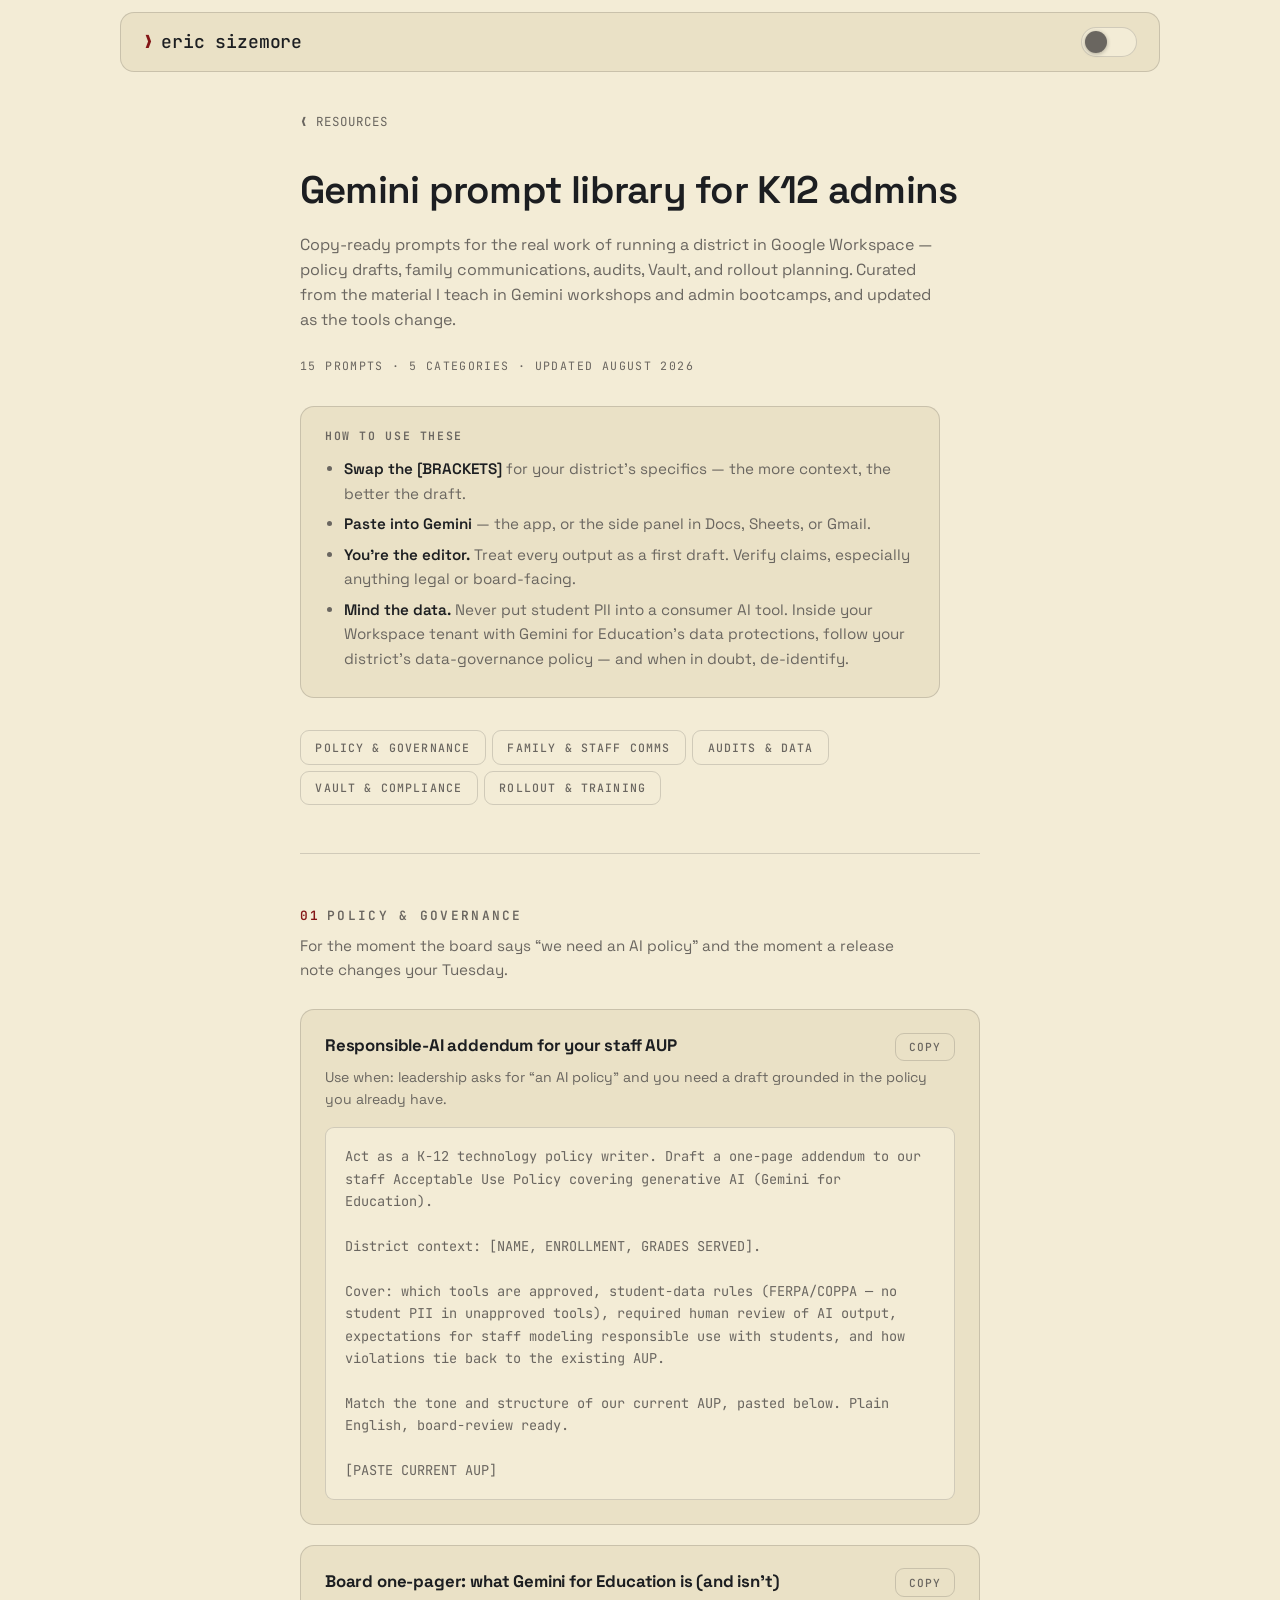
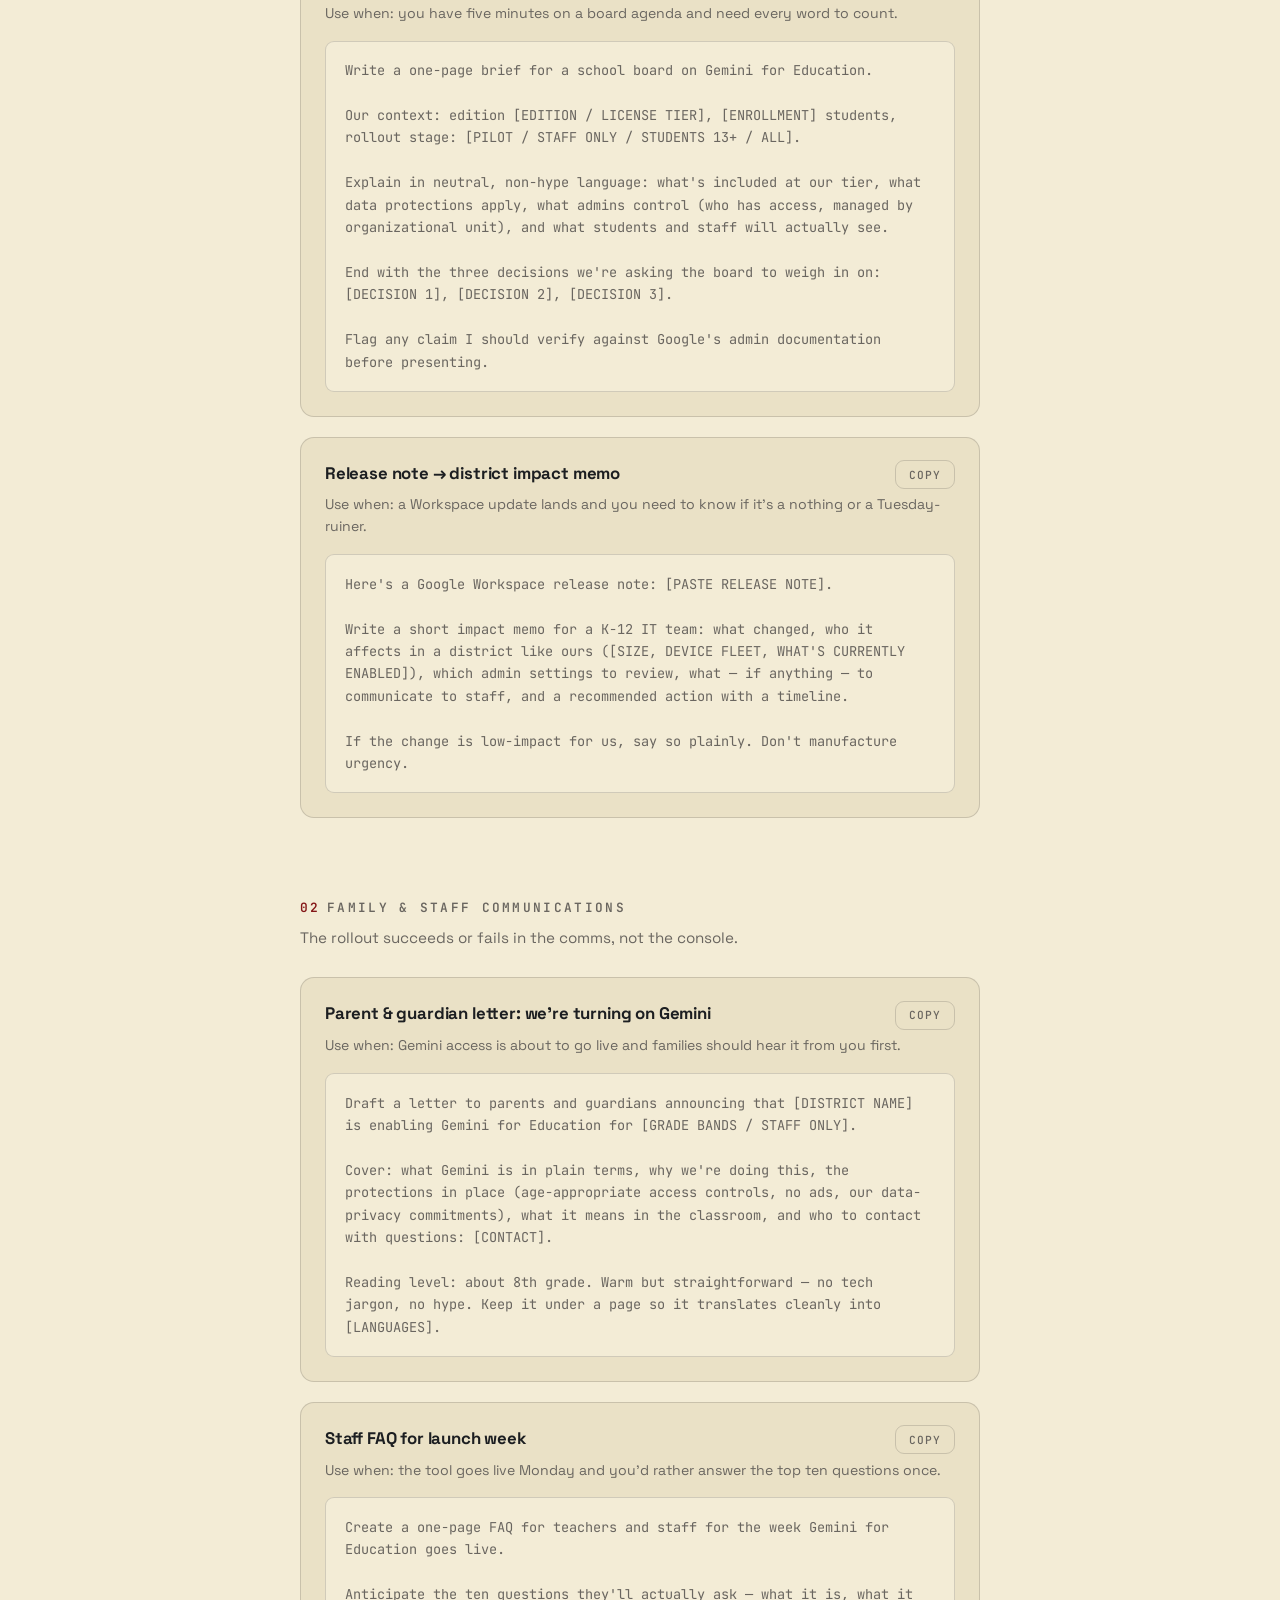
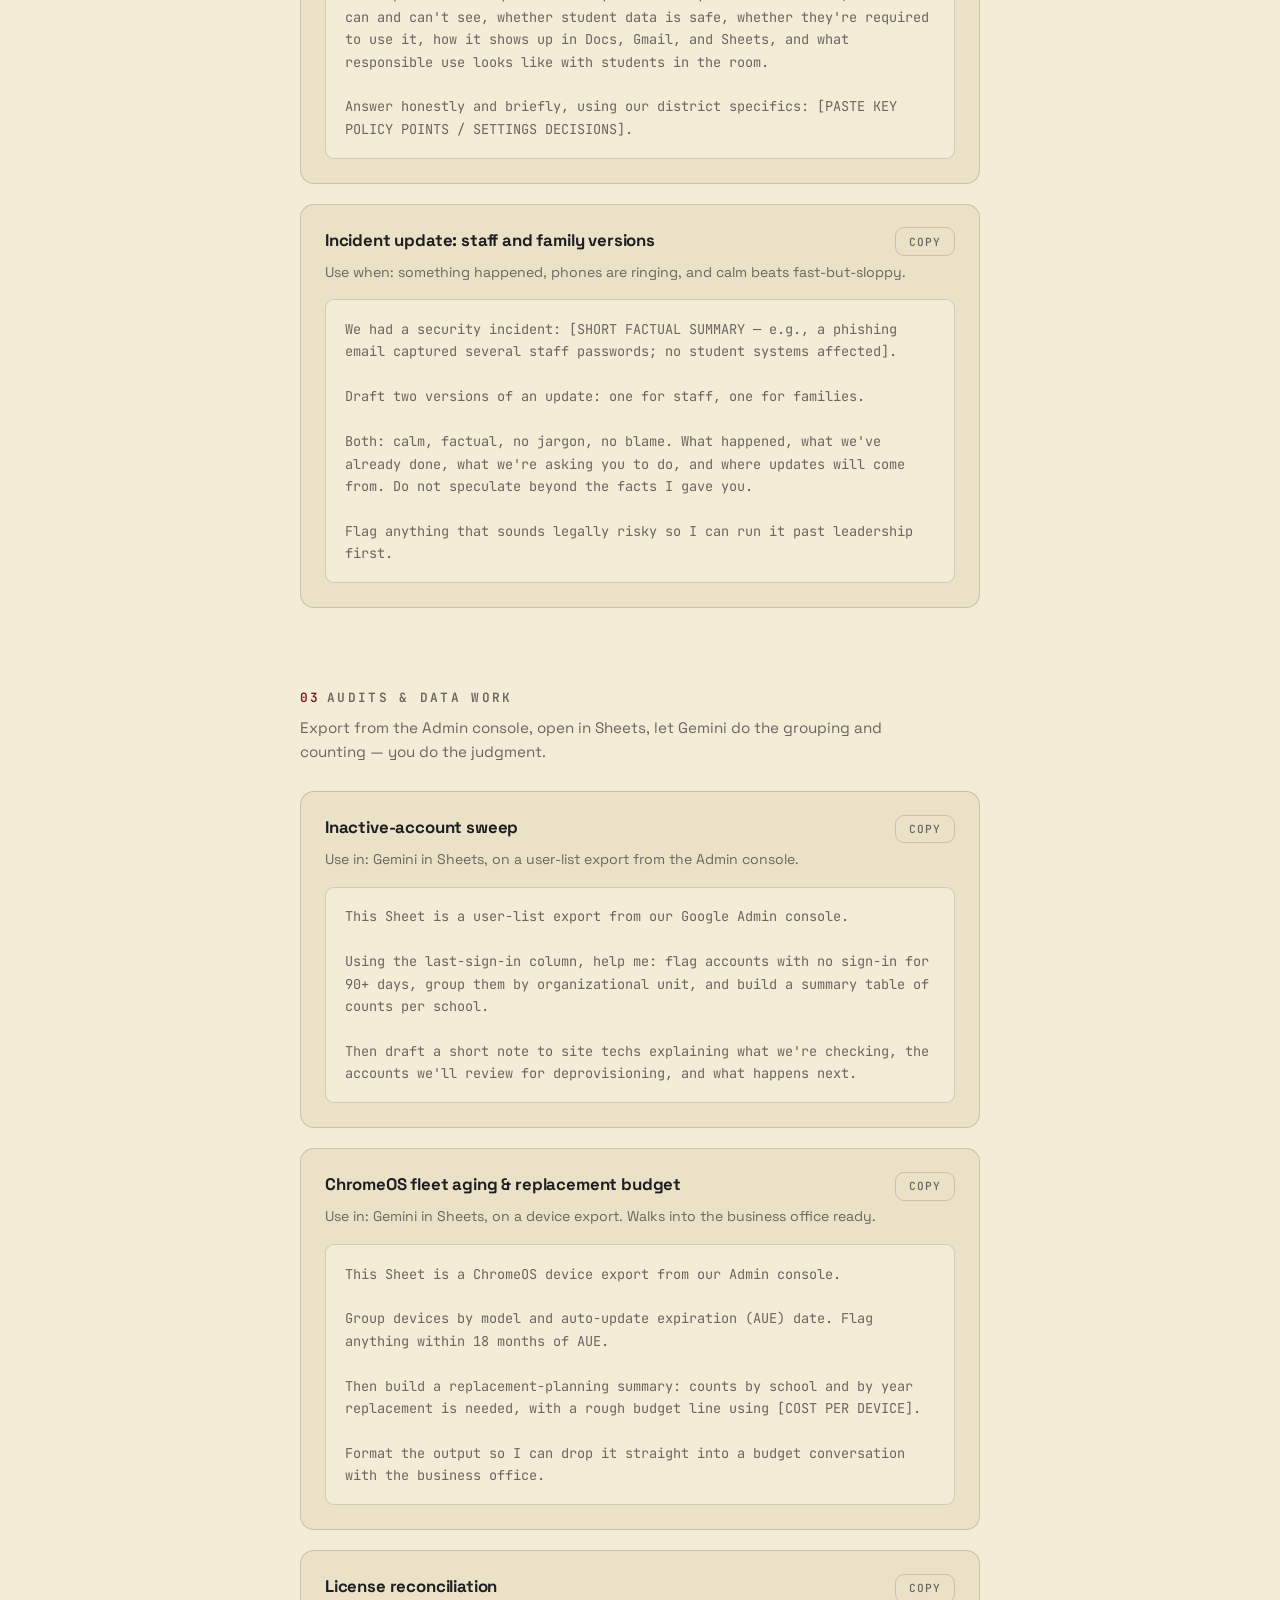
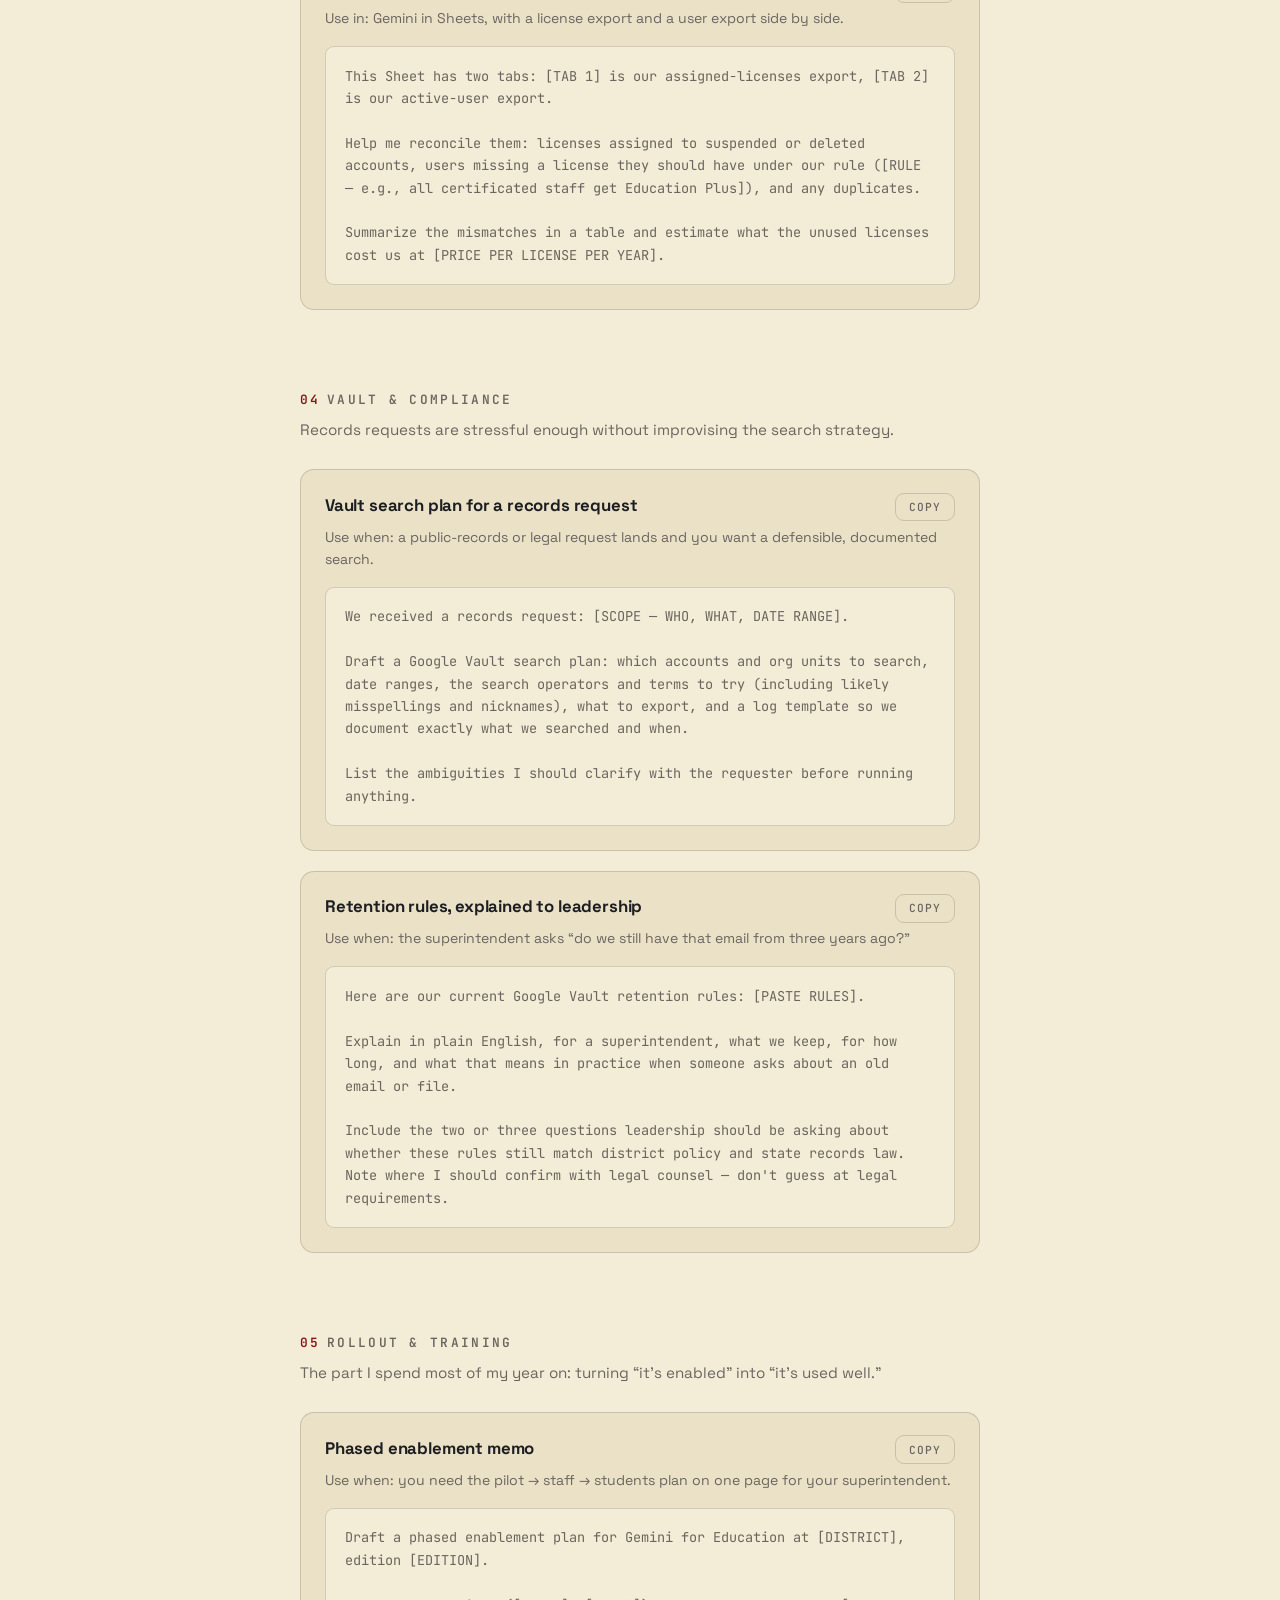
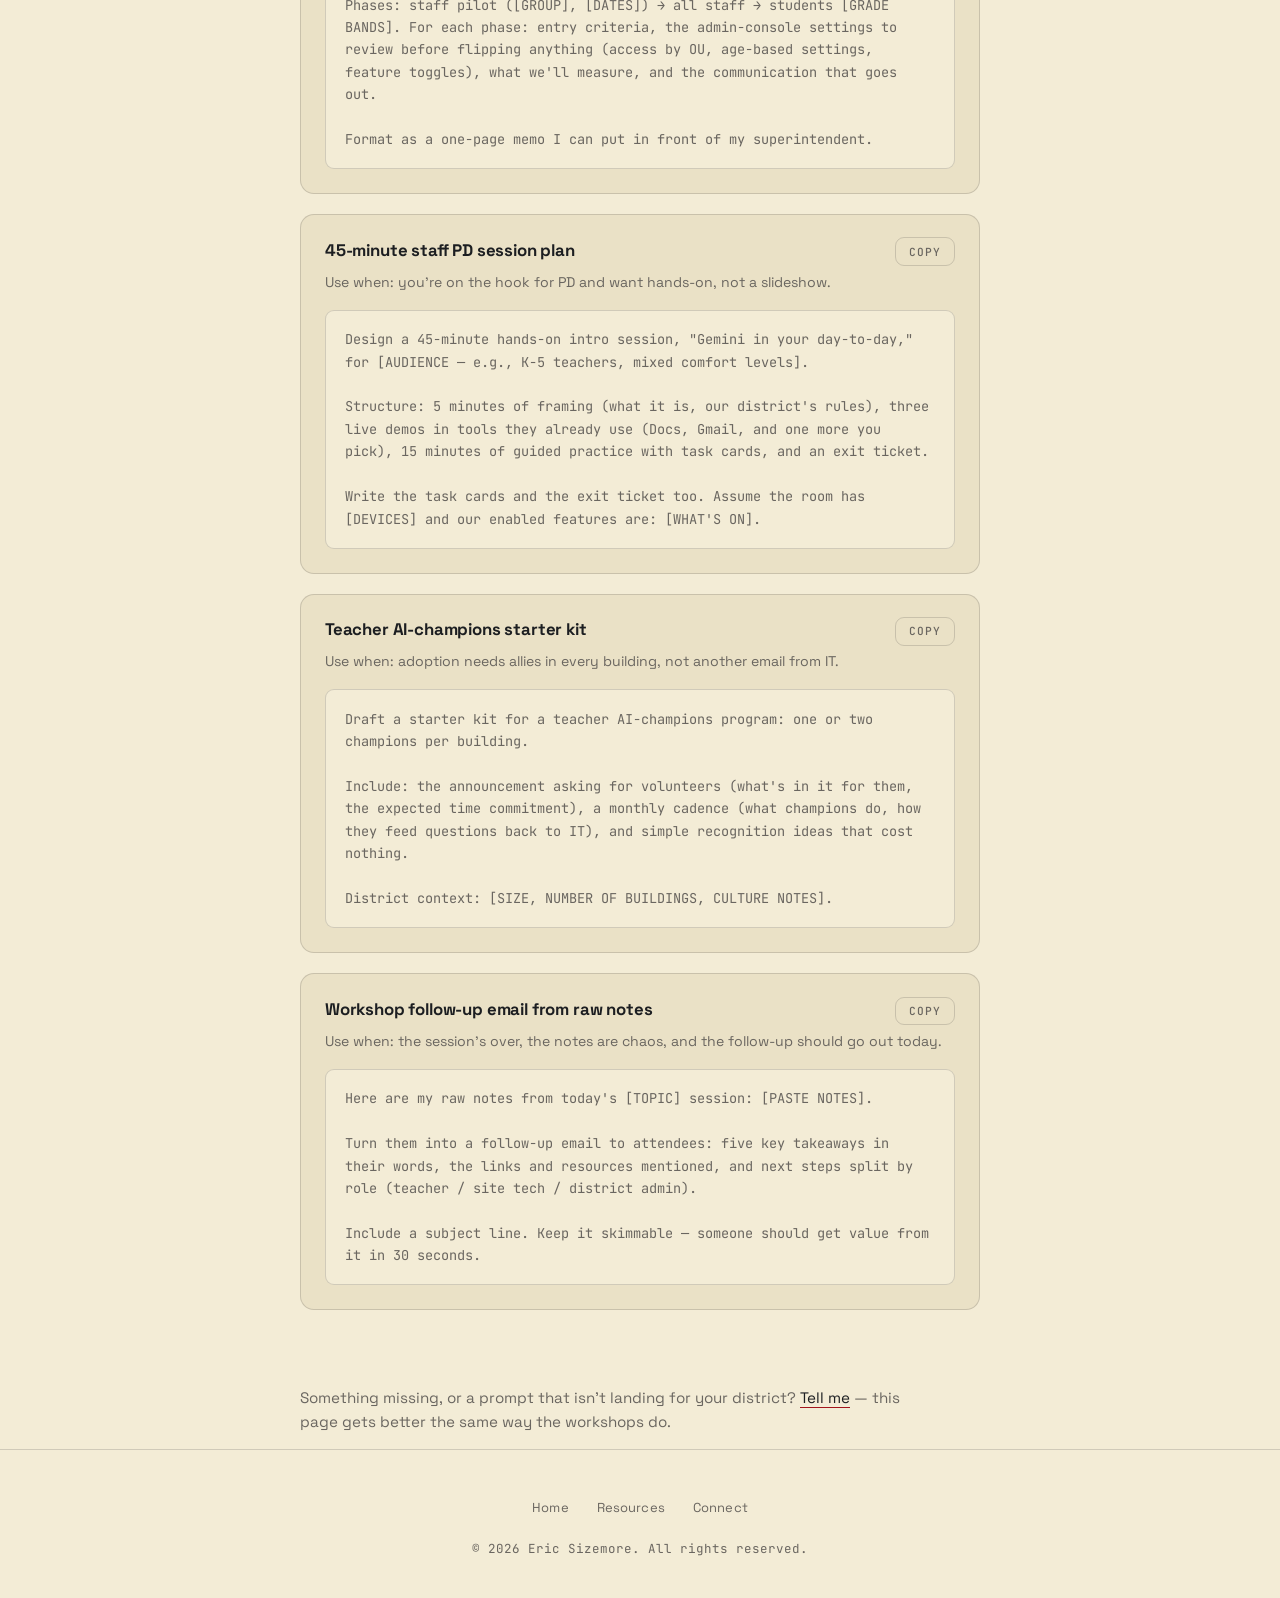
==== resources/gemini-prompt-library/index.html @ f9fb6798 "Apply the ES Design System (Sooners alt: crimson / anthracite / cream) Implements Eric's Claude Desi" ====
<!DOCTYPE html>
<html lang="en">
<head>
  <meta charset="UTF-8">
  <meta name="viewport" content="width=device-width, initial-scale=1.0">
  <title>Gemini Prompt Library for K12 Admins — Eric Sizemore</title>
  <meta name="description" content="A curated, copy-ready set of Gemini prompts for K-12 IT admins and tech directors — policy drafts, family communications, audits, Vault, and rollout planning.">
  <link rel="canonical" href="https://ericsizemore.tech/resources/gemini-prompt-library/">

  <!-- Open Graph -->
  <meta property="og:title" content="Gemini Prompt Library for K12 Admins">
  <meta property="og:description" content="Copy-ready Gemini prompts for the real work of running a district — policy drafts, family comms, audits, Vault, and rollout planning.">
  <meta property="og:type" content="article">
  <meta property="og:url" content="https://ericsizemore.tech/resources/gemini-prompt-library/">
  <meta property="og:image" content="https://ericsizemore.tech/assets/social-card.png">

  <meta name="twitter:card" content="summary_large_image">
  <meta name="twitter:title" content="Gemini Prompt Library for K12 Admins">
  <meta name="twitter:description" content="Copy-ready Gemini prompts for the real work of running a district — policy drafts, family comms, audits, Vault, and rollout planning.">
  <meta name="twitter:image" content="https://ericsizemore.tech/assets/social-card.png">

  <link rel="icon" href="/assets/favicon.svg" type="image/svg+xml">
  <meta name="theme-color" content="#1C1E21" media="(prefers-color-scheme: dark)">
  <meta name="theme-color" content="#F3ECD6" media="(prefers-color-scheme: light)">

  <link rel="preconnect" href="https://fonts.googleapis.com">
  <link rel="preconnect" href="https://fonts.gstatic.com" crossorigin>
  <link href="https://fonts.googleapis.com/css2?family=Space+Grotesk:wght@400;500;600;700&family=JetBrains+Mono:wght@400;500;700&display=swap" rel="stylesheet">

  <!-- Set theme before paint: stored override wins, else system preference -->
  <script>
    (function () {
      try {
        var saved = localStorage.getItem('es-theme');
        var theme = (saved === 'dark' || saved === 'light')
          ? saved
          : (window.matchMedia('(prefers-color-scheme: light)').matches ? 'light' : 'dark');
        document.documentElement.setAttribute('data-theme', theme);
      } catch (e) {
        document.documentElement.setAttribute('data-theme', 'dark');
      }
    })();
  </script>
  <link rel="stylesheet" href="/css/site.css">
  <style>
    /* ---- Prompt-library page styles (page-specific) ---- */
    .crumb { font-family: var(--font-mono); font-size: 0.78rem; text-transform: uppercase; letter-spacing: 0.08em; margin: 2.5rem 0 0; }
    .crumb a { color: var(--text-muted); }
    .crumb a:hover { color: var(--logo-mark); }

    .lib-head { padding: 1.5rem 0 3rem; border-bottom: 1px solid var(--border); }
    main > .container { max-width: 760px; }
    .lib-title { font-size: clamp(1.7rem, 5vw, 2.4rem); font-weight: 600; letter-spacing: var(--tracking-display); line-height: 1.2; margin: 0.75rem 0 1.25rem; }
    .lib-intro { color: var(--text-secondary); max-width: 640px; margin-bottom: 1.5rem; }
    .lib-meta { font-family: var(--font-mono); font-size: 0.72rem; text-transform: uppercase; letter-spacing: 0.12em; color: var(--text-muted); }

    .lib-rules { margin: 2rem 0 0; padding: 1.25rem 1.5rem; background: var(--bg-card); border: 1px solid var(--border); border-radius: var(--radius-md); max-width: 640px; }
    .lib-rules h2 { font-family: var(--font-mono); font-size: 0.72rem; font-weight: 600; text-transform: uppercase; letter-spacing: 0.14em; color: var(--text-muted); margin-bottom: 0.75rem; }
    .lib-rules li { color: var(--text-secondary); font-size: 0.95rem; line-height: 1.6; margin: 0.4rem 0 0.4rem 1.2rem; }
    .lib-rules b { color: var(--text-primary); font-weight: 600; }

    .toc { display: flex; flex-wrap: wrap; gap: 0.4rem; padding: 2rem 0 0; }
    .toc a { font-family: var(--font-mono); font-size: 0.72rem; font-weight: 500; letter-spacing: 0.1em; text-transform: uppercase; color: var(--text-muted); border: 1px solid var(--border); border-radius: var(--radius); padding: 0.45rem 0.9rem; }
    .toc a:hover { color: var(--text-primary); border-color: var(--text-primary); }

    .cat { padding: 3.25rem 0 0.5rem; }
    .cat-title { font-family: var(--font-mono); font-size: 0.8rem; font-weight: 600; letter-spacing: 0.18em; text-transform: uppercase; color: var(--text-muted); margin-bottom: 0.5rem; }
    .cat-title .n { color: var(--logo-mark); margin-right: 0.5em; }
    .cat-sub { color: var(--text-secondary); font-size: 0.95rem; margin-bottom: 1.75rem; max-width: 620px; }

    .prompt { background: var(--bg-card); border: 1px solid var(--border); border-radius: var(--radius-md); padding: 1.4rem 1.5rem 1.5rem; margin-bottom: 1.25rem; }
    .prompt-head { display: flex; align-items: baseline; justify-content: space-between; gap: 1rem; margin-bottom: 0.35rem; }
    .prompt-name { font-size: 1.05rem; font-weight: 700; letter-spacing: -0.01em; line-height: 1.4; }
    .copy-btn { flex: 0 0 auto; font-family: var(--font-mono); font-size: 0.7rem; font-weight: 500; letter-spacing: 0.1em; text-transform: uppercase; color: var(--text-muted); background: none; border: 1px solid var(--border); border-radius: var(--radius); padding: 0.4rem 0.8rem; cursor: pointer; transition: all var(--transition); }
    .copy-btn:hover { color: var(--text-primary); border-color: var(--text-primary); }
    .copy-btn.done { color: var(--accent-ink); background: var(--accent); border-color: var(--accent); }
    .prompt-when { font-size: 0.88rem; color: var(--text-muted); margin-bottom: 1rem; }
    .prompt-text { font-family: var(--font-mono); font-size: 0.85rem; line-height: 1.65; color: var(--text-secondary); white-space: pre-wrap; overflow-wrap: break-word; background: var(--bg-primary); border: 1px solid var(--border); border-radius: var(--radius); padding: 1.1rem 1.2rem; margin: 0; }
    .prompt-text b { color: var(--text-primary); font-weight: 500; }

    .lib-foot { padding: 3rem 0 1rem; color: var(--text-secondary); font-size: 0.95rem; max-width: 640px; }
    .lib-foot a { border-bottom: 1.5px solid var(--accent); }
    .lib-foot a:hover { color: var(--logo-mark); }

    @media (max-width: 480px) {
      .prompt-head { flex-direction: column; gap: 0.5rem; }
    }
  </style>
</head>
<body>
  <!-- Header (compact: logo home + theme toggle) -->
  <header class="header">
    <nav class="nav container">
      <a href="/" class="logo" aria-label="Eric Sizemore — home">
        <span class="chev" aria-hidden="true">&#10095;</span><span class="word">eric sizemore</span>
      </a>
      <div class="nav-right">
        <button class="theme-tog" id="themeTog" type="button" role="switch" aria-checked="false" aria-label="Toggle dark and light mode">
          <span class="knob"></span>
        </button>
      </div>
    </nav>
  </header>

  <main>
    <div class="container">

      <p class="crumb"><a href="/#resources">&#10094; resources</a></p>

      <header class="lib-head">
        <h1 class="lib-title">Gemini prompt library for K12 admins</h1>
        <p class="lib-intro">
          Copy-ready prompts for the real work of running a district in Google Workspace &mdash;
          policy drafts, family communications, audits, Vault, and rollout planning. Curated from
          the material I teach in Gemini workshops and admin bootcamps, and updated as the tools change.
        </p>
        <p class="lib-meta">15 prompts &middot; 5 categories &middot; Updated August 2026</p>

        <div class="lib-rules">
          <h2>How to use these</h2>
          <ul>
            <li><b>Swap the [BRACKETS]</b> for your district's specifics &mdash; the more context, the better the draft.</li>
            <li><b>Paste into Gemini</b> &mdash; the app, or the side panel in Docs, Sheets, or Gmail.</li>
            <li><b>You're the editor.</b> Treat every output as a first draft. Verify claims, especially anything legal or board-facing.</li>
            <li><b>Mind the data.</b> Never put student PII into a consumer AI tool. Inside your Workspace tenant with Gemini for Education's data protections, follow your district's data-governance policy &mdash; and when in doubt, de-identify.</li>
          </ul>
        </div>

        <nav class="toc" aria-label="Categories">
          <a href="#policy">Policy &amp; Governance</a>
          <a href="#comms">Family &amp; Staff Comms</a>
          <a href="#data">Audits &amp; Data</a>
          <a href="#vault">Vault &amp; Compliance</a>
          <a href="#rollout">Rollout &amp; Training</a>
        </nav>
      </header>

      <!-- ==================== 1. POLICY & GOVERNANCE ==================== -->
      <section class="cat" id="policy">
        <h2 class="cat-title"><span class="n">01</span>Policy &amp; Governance</h2>
        <p class="cat-sub">For the moment the board says &ldquo;we need an AI policy&rdquo; and the moment a release note changes your Tuesday.</p>

        <article class="prompt">
          <div class="prompt-head">
            <h3 class="prompt-name">Responsible-AI addendum for your staff AUP</h3>
            <button class="copy-btn" type="button">Copy</button>
          </div>
          <p class="prompt-when">Use when: leadership asks for &ldquo;an AI policy&rdquo; and you need a draft grounded in the policy you already have.</p>
          <pre class="prompt-text">Act as a K-12 technology policy writer. Draft a one-page addendum to our staff Acceptable Use Policy covering generative AI (Gemini for Education).

District context: [NAME, ENROLLMENT, GRADES SERVED].

Cover: which tools are approved, student-data rules (FERPA/COPPA — no student PII in unapproved tools), required human review of AI output, expectations for staff modeling responsible use with students, and how violations tie back to the existing AUP.

Match the tone and structure of our current AUP, pasted below. Plain English, board-review ready.

[PASTE CURRENT AUP]</pre>
        </article>

        <article class="prompt">
          <div class="prompt-head">
            <h3 class="prompt-name">Board one-pager: what Gemini for Education is (and isn't)</h3>
            <button class="copy-btn" type="button">Copy</button>
          </div>
          <p class="prompt-when">Use when: you have five minutes on a board agenda and need every word to count.</p>
          <pre class="prompt-text">Write a one-page brief for a school board on Gemini for Education.

Our context: edition [EDITION / LICENSE TIER], [ENROLLMENT] students, rollout stage: [PILOT / STAFF ONLY / STUDENTS 13+ / ALL].

Explain in neutral, non-hype language: what's included at our tier, what data protections apply, what admins control (who has access, managed by organizational unit), and what students and staff will actually see.

End with the three decisions we're asking the board to weigh in on: [DECISION 1], [DECISION 2], [DECISION 3].

Flag any claim I should verify against Google's admin documentation before presenting.</pre>
        </article>

        <article class="prompt">
          <div class="prompt-head">
            <h3 class="prompt-name">Release note &rarr; district impact memo</h3>
            <button class="copy-btn" type="button">Copy</button>
          </div>
          <p class="prompt-when">Use when: a Workspace update lands and you need to know if it's a nothing or a Tuesday-ruiner.</p>
          <pre class="prompt-text">Here's a Google Workspace release note: [PASTE RELEASE NOTE].

Write a short impact memo for a K-12 IT team: what changed, who it affects in a district like ours ([SIZE, DEVICE FLEET, WHAT'S CURRENTLY ENABLED]), which admin settings to review, what — if anything — to communicate to staff, and a recommended action with a timeline.

If the change is low-impact for us, say so plainly. Don't manufacture urgency.</pre>
        </article>
      </section>

      <!-- ==================== 2. FAMILY & STAFF COMMS ==================== -->
      <section class="cat" id="comms">
        <h2 class="cat-title"><span class="n">02</span>Family &amp; Staff Communications</h2>
        <p class="cat-sub">The rollout succeeds or fails in the comms, not the console.</p>

        <article class="prompt">
          <div class="prompt-head">
            <h3 class="prompt-name">Parent &amp; guardian letter: we're turning on Gemini</h3>
            <button class="copy-btn" type="button">Copy</button>
          </div>
          <p class="prompt-when">Use when: Gemini access is about to go live and families should hear it from you first.</p>
          <pre class="prompt-text">Draft a letter to parents and guardians announcing that [DISTRICT NAME] is enabling Gemini for Education for [GRADE BANDS / STAFF ONLY].

Cover: what Gemini is in plain terms, why we're doing this, the protections in place (age-appropriate access controls, no ads, our data-privacy commitments), what it means in the classroom, and who to contact with questions: [CONTACT].

Reading level: about 8th grade. Warm but straightforward — no tech jargon, no hype. Keep it under a page so it translates cleanly into [LANGUAGES].</pre>
        </article>

        <article class="prompt">
          <div class="prompt-head">
            <h3 class="prompt-name">Staff FAQ for launch week</h3>
            <button class="copy-btn" type="button">Copy</button>
          </div>
          <p class="prompt-when">Use when: the tool goes live Monday and you'd rather answer the top ten questions once.</p>
          <pre class="prompt-text">Create a one-page FAQ for teachers and staff for the week Gemini for Education goes live.

Anticipate the ten questions they'll actually ask — what it is, what it can and can't see, whether student data is safe, whether they're required to use it, how it shows up in Docs, Gmail, and Sheets, and what responsible use looks like with students in the room.

Answer honestly and briefly, using our district specifics: [PASTE KEY POLICY POINTS / SETTINGS DECISIONS].</pre>
        </article>

        <article class="prompt">
          <div class="prompt-head">
            <h3 class="prompt-name">Incident update: staff and family versions</h3>
            <button class="copy-btn" type="button">Copy</button>
          </div>
          <p class="prompt-when">Use when: something happened, phones are ringing, and calm beats fast-but-sloppy.</p>
          <pre class="prompt-text">We had a security incident: [SHORT FACTUAL SUMMARY — e.g., a phishing email captured several staff passwords; no student systems affected].

Draft two versions of an update: one for staff, one for families.

Both: calm, factual, no jargon, no blame. What happened, what we've already done, what we're asking you to do, and where updates will come from. Do not speculate beyond the facts I gave you.

Flag anything that sounds legally risky so I can run it past leadership first.</pre>
        </article>
      </section>

      <!-- ==================== 3. AUDITS & DATA ==================== -->
      <section class="cat" id="data">
        <h2 class="cat-title"><span class="n">03</span>Audits &amp; Data Work</h2>
        <p class="cat-sub">Export from the Admin console, open in Sheets, let Gemini do the grouping and counting &mdash; you do the judgment.</p>

        <article class="prompt">
          <div class="prompt-head">
            <h3 class="prompt-name">Inactive-account sweep</h3>
            <button class="copy-btn" type="button">Copy</button>
          </div>
          <p class="prompt-when">Use in: Gemini in Sheets, on a user-list export from the Admin console.</p>
          <pre class="prompt-text">This Sheet is a user-list export from our Google Admin console.

Using the last-sign-in column, help me: flag accounts with no sign-in for 90+ days, group them by organizational unit, and build a summary table of counts per school.

Then draft a short note to site techs explaining what we're checking, the accounts we'll review for deprovisioning, and what happens next.</pre>
        </article>

        <article class="prompt">
          <div class="prompt-head">
            <h3 class="prompt-name">ChromeOS fleet aging &amp; replacement budget</h3>
            <button class="copy-btn" type="button">Copy</button>
          </div>
          <p class="prompt-when">Use in: Gemini in Sheets, on a device export. Walks into the business office ready.</p>
          <pre class="prompt-text">This Sheet is a ChromeOS device export from our Admin console.

Group devices by model and auto-update expiration (AUE) date. Flag anything within 18 months of AUE.

Then build a replacement-planning summary: counts by school and by year replacement is needed, with a rough budget line using [COST PER DEVICE].

Format the output so I can drop it straight into a budget conversation with the business office.</pre>
        </article>

        <article class="prompt">
          <div class="prompt-head">
            <h3 class="prompt-name">License reconciliation</h3>
            <button class="copy-btn" type="button">Copy</button>
          </div>
          <p class="prompt-when">Use in: Gemini in Sheets, with a license export and a user export side by side.</p>
          <pre class="prompt-text">This Sheet has two tabs: [TAB 1] is our assigned-licenses export, [TAB 2] is our active-user export.

Help me reconcile them: licenses assigned to suspended or deleted accounts, users missing a license they should have under our rule ([RULE — e.g., all certificated staff get Education Plus]), and any duplicates.

Summarize the mismatches in a table and estimate what the unused licenses cost us at [PRICE PER LICENSE PER YEAR].</pre>
        </article>
      </section>

      <!-- ==================== 4. VAULT & COMPLIANCE ==================== -->
      <section class="cat" id="vault">
        <h2 class="cat-title"><span class="n">04</span>Vault &amp; Compliance</h2>
        <p class="cat-sub">Records requests are stressful enough without improvising the search strategy.</p>

        <article class="prompt">
          <div class="prompt-head">
            <h3 class="prompt-name">Vault search plan for a records request</h3>
            <button class="copy-btn" type="button">Copy</button>
          </div>
          <p class="prompt-when">Use when: a public-records or legal request lands and you want a defensible, documented search.</p>
          <pre class="prompt-text">We received a records request: [SCOPE — WHO, WHAT, DATE RANGE].

Draft a Google Vault search plan: which accounts and org units to search, date ranges, the search operators and terms to try (including likely misspellings and nicknames), what to export, and a log template so we document exactly what we searched and when.

List the ambiguities I should clarify with the requester before running anything.</pre>
        </article>

        <article class="prompt">
          <div class="prompt-head">
            <h3 class="prompt-name">Retention rules, explained to leadership</h3>
            <button class="copy-btn" type="button">Copy</button>
          </div>
          <p class="prompt-when">Use when: the superintendent asks &ldquo;do we still have that email from three years ago?&rdquo;</p>
          <pre class="prompt-text">Here are our current Google Vault retention rules: [PASTE RULES].

Explain in plain English, for a superintendent, what we keep, for how long, and what that means in practice when someone asks about an old email or file.

Include the two or three questions leadership should be asking about whether these rules still match district policy and state records law. Note where I should confirm with legal counsel — don't guess at legal requirements.</pre>
        </article>
      </section>

      <!-- ==================== 5. ROLLOUT & TRAINING ==================== -->
      <section class="cat" id="rollout">
        <h2 class="cat-title"><span class="n">05</span>Rollout &amp; Training</h2>
        <p class="cat-sub">The part I spend most of my year on: turning &ldquo;it's enabled&rdquo; into &ldquo;it's used well.&rdquo;</p>

        <article class="prompt">
          <div class="prompt-head">
            <h3 class="prompt-name">Phased enablement memo</h3>
            <button class="copy-btn" type="button">Copy</button>
          </div>
          <p class="prompt-when">Use when: you need the pilot &rarr; staff &rarr; students plan on one page for your superintendent.</p>
          <pre class="prompt-text">Draft a phased enablement plan for Gemini for Education at [DISTRICT], edition [EDITION].

Phases: staff pilot ([GROUP], [DATES]) → all staff → students [GRADE BANDS]. For each phase: entry criteria, the admin-console settings to review before flipping anything (access by OU, age-based settings, feature toggles), what we'll measure, and the communication that goes out.

Format as a one-page memo I can put in front of my superintendent.</pre>
        </article>

        <article class="prompt">
          <div class="prompt-head">
            <h3 class="prompt-name">45-minute staff PD session plan</h3>
            <button class="copy-btn" type="button">Copy</button>
          </div>
          <p class="prompt-when">Use when: you're on the hook for PD and want hands-on, not a slideshow.</p>
          <pre class="prompt-text">Design a 45-minute hands-on intro session, "Gemini in your day-to-day," for [AUDIENCE — e.g., K-5 teachers, mixed comfort levels].

Structure: 5 minutes of framing (what it is, our district's rules), three live demos in tools they already use (Docs, Gmail, and one more you pick), 15 minutes of guided practice with task cards, and an exit ticket.

Write the task cards and the exit ticket too. Assume the room has [DEVICES] and our enabled features are: [WHAT'S ON].</pre>
        </article>

        <article class="prompt">
          <div class="prompt-head">
            <h3 class="prompt-name">Teacher AI-champions starter kit</h3>
            <button class="copy-btn" type="button">Copy</button>
          </div>
          <p class="prompt-when">Use when: adoption needs allies in every building, not another email from IT.</p>
          <pre class="prompt-text">Draft a starter kit for a teacher AI-champions program: one or two champions per building.

Include: the announcement asking for volunteers (what's in it for them, the expected time commitment), a monthly cadence (what champions do, how they feed questions back to IT), and simple recognition ideas that cost nothing.

District context: [SIZE, NUMBER OF BUILDINGS, CULTURE NOTES].</pre>
        </article>

        <article class="prompt">
          <div class="prompt-head">
            <h3 class="prompt-name">Workshop follow-up email from raw notes</h3>
            <button class="copy-btn" type="button">Copy</button>
          </div>
          <p class="prompt-when">Use when: the session's over, the notes are chaos, and the follow-up should go out today.</p>
          <pre class="prompt-text">Here are my raw notes from today's [TOPIC] session: [PASTE NOTES].

Turn them into a follow-up email to attendees: five key takeaways in their words, the links and resources mentioned, and next steps split by role (teacher / site tech / district admin).

Include a subject line. Keep it skimmable — someone should get value from it in 30 seconds.</pre>
        </article>
      </section>

      <p class="lib-foot">
        Something missing, or a prompt that isn't landing for your district?
        <a href="mailto:hello@ericsizemore.social">Tell me</a> &mdash; this page gets better the same way the workshops do.
      </p>

    </div>
  </main>

  <!-- Footer -->
  <footer class="footer">
    <div class="container">
      <nav class="footer-nav">
        <a href="/">Home</a>
        <a href="/#resources">Resources</a>
        <a href="/#connect">Connect</a>
      </nav>
      <p class="footer-copy">&copy; 2026 Eric Sizemore. All rights reserved.</p>
    </div>
  </footer>

  <script src="/js/main.js"></script>
  <script>
    // Copy buttons — clipboard API with a textarea fallback
    (function () {
      'use strict';
      document.querySelectorAll('.copy-btn').forEach(function (btn) {
        btn.addEventListener('click', function () {
          var pre = btn.closest('.prompt').querySelector('.prompt-text');
          if (!pre) return;
          var text = pre.textContent;
          var done = function () {
            btn.textContent = 'Copied ✓';
            btn.classList.add('done');
            setTimeout(function () {
              btn.textContent = 'Copy';
              btn.classList.remove('done');
            }, 1600);
          };
          if (navigator.clipboard && navigator.clipboard.writeText) {
            navigator.clipboard.writeText(text).then(done, function () { fallback(text, done); });
          } else {
            fallback(text, done);
          }
        });
      });
      function fallback(text, done) {
        var ta = document.createElement('textarea');
        ta.value = text;
        ta.setAttribute('readonly', '');
        ta.style.position = 'fixed';
        ta.style.opacity = '0';
        document.body.appendChild(ta);
        ta.select();
        try { document.execCommand('copy'); done(); } catch (e) { /* no-op */ }
        document.body.removeChild(ta);
      }
    })();
  </script>
</body>
</html>
---- css/site.css ----
/* ============================================
   ericsizemore.tech — ES Design System
   Palette "Sooners alt": crimson / anthracite / cream.
   Console wordmark in JetBrains Mono; Space Grotesk UI.
   Dark (anthracite) is default; light (cream) flips.
   Source of truth: the ES Design System handoff
   (tokens/, components/core/, ui_kits/site/).
   ============================================ */

:root {
  /* base palette — constants, never theme-swap */
  --crimson: #A3151C;
  --crimson-deep: #841617;
  --anthracite: #1C1E21;
  --anthracite-2: #25282C;
  --anthracite-3: #31353A;
  --cream: #F3ECD6;
  --cream-2: #EAE1C6;
  --cream-3: #DED3B2;
  --gray-mid: #8B8F96;
  --gray-warm: #6A6660;
  --accent: var(--crimson);
  --accent-badge: var(--anthracite);   /* fixed badge ground (favicon/avatar/toast) */
  --on-accent: var(--cream);           /* text/icon sitting ON the accent */
  --danger: #D8483A;
  --success: #7FA36B;

  /* type */
  --font-mono: 'JetBrains Mono', ui-monospace, SFMono-Regular, Menlo, monospace;
  --font-sans: 'Space Grotesk', system-ui, -apple-system, sans-serif;
  --text-eyebrow: 10.5px;
  --text-caption: 12.5px;
  --text-small: 13.5px;
  --text-body: 16px;
  --text-lead: 19px;
  --text-h3: 24px;
  --text-h2: 32px;
  --text-h1: 46px;
  --leading-tight: 1.1;
  --leading-snug: 1.3;
  --leading-body: 1.55;
  --tracking-eyebrow: .22em;
  --tracking-label: .12em;
  --tracking-wordmark: -.01em;
  --tracking-display: -.02em;

  /* spacing · radii · motion */
  --radius-xs: 5px;
  --radius-sm: 9px;
  --radius-md: 14px;
  --radius-lg: 18px;
  --radius-pill: 999px;
  --shadow-knob: 0 1px 4px rgba(0, 0, 0, .3);
  --shadow-pop: 0 12px 32px rgba(0, 0, 0, .35);
  --ease: cubic-bezier(.4, 0, .2, 1);
  --dur-fast: .2s;
  --dur-base: .3s;
  --dur-theme: .45s;
  --measure: 680px;
  --page-max: 1120px;
  --page-pad: 40px;

  /* legacy aliases (pre-ES class vocabulary maps here) */
  --max-width: var(--page-max);
  --radius: var(--radius-sm);
  --transition: var(--dur-fast) var(--ease);
  --accent-ink: var(--on-accent);
}

/* DARK (anthracite) — default */
[data-theme="dark"] {
  --surface: var(--anthracite);
  --surface-2: var(--anthracite-2);
  --surface-3: var(--anthracite-3);
  --ink: var(--cream);
  --muted: var(--gray-mid);
  --hair: rgba(243, 236, 214, .12);
  --hair-strong: rgba(243, 236, 214, .24);
  --logo-mark: var(--accent);
  --link-hover: var(--accent);
  --focus: var(--accent);
  --overlay: rgba(28, 30, 33, .72);

  --bg-primary: var(--surface);
  --bg-card: var(--surface-2);
  --border: var(--hair);
  --text-primary: var(--ink);
  --text-secondary: var(--muted);
  --text-muted: var(--muted);
}

/* LIGHT (cream) */
[data-theme="light"] {
  --surface: var(--cream);
  --surface-2: var(--cream-2);
  --surface-3: var(--cream-3);
  --ink: var(--anthracite);
  --muted: var(--gray-warm);
  --hair: rgba(28, 30, 33, .16);
  --hair-strong: rgba(28, 30, 33, .32);
  --logo-mark: var(--crimson-deep);   /* crimson drops deeper on cream for contrast */
  --link-hover: var(--crimson-deep);
  --focus: var(--crimson-deep);
  --overlay: rgba(28, 30, 33, .55);

  --bg-primary: var(--surface);
  --bg-card: var(--surface-2);
  --border: var(--hair);
  --text-primary: var(--ink);
  --text-secondary: var(--muted);
  --text-muted: var(--muted);
}

/* ============ base ============ */
*, *::before, *::after { margin: 0; padding: 0; box-sizing: border-box; }
html { scroll-behavior: smooth; scroll-padding-top: 96px; }
body { font-family: var(--font-sans); background: var(--surface); color: var(--ink); font-size: var(--text-body); line-height: var(--leading-body); -webkit-font-smoothing: antialiased; -moz-osx-font-smoothing: grayscale; transition: background var(--dur-theme) var(--ease), color var(--dur-theme) var(--ease); }
a { color: var(--ink); text-decoration: none; text-underline-offset: 3px; transition: color var(--dur-fast); }
a:hover { color: var(--link-hover); text-decoration: underline; }
img { max-width: 100%; display: block; }
:focus-visible { outline: 2px solid var(--focus); outline-offset: 2px; }

.container { max-width: var(--page-max); margin: 0 auto; padding: 0 var(--page-pad); }
.section { padding: 56px 0; }
.section + .section { border-top: 1px solid var(--hair); }
.section-title { font-family: var(--font-mono); font-size: var(--text-eyebrow); font-weight: 600; letter-spacing: var(--tracking-eyebrow); text-transform: uppercase; color: var(--muted); margin-bottom: 22px; }
.section-subtitle { color: var(--muted); margin-bottom: 32px; font-size: 15px; max-width: var(--measure); }

/* ============ header — contained card, flat, no blur ============ */
.header { position: sticky; top: 12px; z-index: 100; max-width: var(--page-max); margin: 12px auto 0; padding: 0 var(--page-pad); }
.nav { display: flex; align-items: center; justify-content: space-between; gap: 24px; padding: 14px 22px; background: var(--surface-2); border: 1px solid var(--hair); border-radius: var(--radius-md); transition: background var(--dur-theme) var(--ease), border-color var(--dur-theme) var(--ease); }
.nav-right { display: flex; align-items: center; gap: 22px; }

/* console wordmark — compact lockup */
.logo { font-family: var(--font-mono); display: inline-flex; align-items: center; white-space: nowrap; font-weight: 500; font-size: 18px; letter-spacing: var(--tracking-wordmark); }
.logo:hover { text-decoration: none; }
.logo .chev { color: var(--logo-mark); font-weight: 700; margin-right: .42em; transition: color var(--dur-fast); }
.logo .word { color: var(--ink); transition: color var(--dur-fast); }
.logo:hover .word { color: var(--link-hover); }
@keyframes blink { 0%, 49% { opacity: 1; } 50%, 100% { opacity: 0; } }

.nav-links { display: flex; list-style: none; gap: 26px; }
.nav-links a { color: var(--muted); font-size: 14px; letter-spacing: .01em; }
.nav-links a:hover, .nav-links a.active { color: var(--ink); text-decoration: none; }

/* theme switch — muted knob in light, accent knob in dark */
.theme-tog { width: 56px; height: 30px; border-radius: var(--radius-pill); background: var(--surface); border: 1px solid var(--hair); position: relative; cursor: pointer; flex: 0 0 auto; padding: 0; transition: background var(--dur-base); }
.theme-tog .knob { position: absolute; top: 3px; left: 3px; width: 22px; height: 22px; border-radius: 50%; background: var(--muted); box-shadow: var(--shadow-knob); transition: left var(--dur-base) var(--ease), background var(--dur-base); }
.theme-tog[aria-checked="true"] .knob { left: 31px; background: var(--accent); }

.nav-toggle { display: none; background: none; border: none; cursor: pointer; padding: 8px; }
.hamburger, .hamburger::before, .hamburger::after { display: block; width: 20px; height: 2px; background: var(--ink); border-radius: 2px; transition: all var(--dur-base) var(--ease); }
.hamburger { position: relative; }
.hamburger::before, .hamburger::after { content: ''; position: absolute; left: 0; }
.hamburger::before { top: -6px; }
.hamburger::after { top: 6px; }
.nav-toggle[aria-expanded="true"] .hamburger { background: transparent; }
.nav-toggle[aria-expanded="true"] .hamburger::before { top: 0; transform: rotate(45deg); }
.nav-toggle[aria-expanded="true"] .hamburger::after { top: 0; transform: rotate(-45deg); }

/* ============ hero — dashed stage with portrait ============ */
.hero { padding: 60px 0 0; }
.hero-stage { display: grid; grid-template-columns: 1fr auto; gap: 48px; align-items: center; padding: 64px 56px; border: 1px dashed var(--hair); border-radius: var(--radius-lg); }
.hero-lockup { font-family: var(--font-mono); }
.hero-l1 { margin: 0; display: flex; align-items: center; font-size: clamp(32px, 5vw, var(--text-h1)); font-weight: 500; letter-spacing: var(--tracking-wordmark); line-height: var(--leading-tight); white-space: nowrap; }
.hero-l1 .chev { color: var(--logo-mark); font-weight: 700; margin-right: .4em; transition: color var(--dur-fast); }
.hero-l1 .word { color: var(--ink); transition: color var(--dur-fast); }
.hero-l1 .caret { display: inline-block; width: .56em; height: .95em; background: var(--accent); margin-left: .16em; align-self: center; animation: blink 1.1s steps(1) infinite; }
.hero-tag { margin-top: 16px; padding-left: 1.55em; font-family: var(--font-mono); font-size: 17px; font-weight: 400; color: var(--muted); }
.hero-tag .k { color: var(--logo-mark); transition: color var(--dur-fast); }
.hero-cta { display: flex; gap: 10px; flex-wrap: wrap; margin-top: 34px; }
.portrait { width: 240px; height: 240px; border-radius: var(--radius-md); border: 1px solid var(--hair); object-fit: cover; }
[data-theme="dark"] .portrait-light { display: none; }
[data-theme="light"] .portrait-dark { display: none; }

/* ============ buttons (es-btn) ============ */
.btn { display: inline-flex; align-items: center; justify-content: center; gap: 8px; height: 40px; padding: 0 18px; font-family: var(--font-sans); font-weight: 500; font-size: 14px; line-height: 1; letter-spacing: .01em; border-radius: var(--radius-sm); border: 1px solid transparent; cursor: pointer; white-space: nowrap; transition: background var(--dur-fast), color var(--dur-fast), border-color var(--dur-fast), transform var(--dur-fast); }
.btn:active { transform: scale(.98); }
.btn:hover { text-decoration: none; }
.btn-primary { background: var(--accent); color: var(--on-accent); }
.btn-primary:hover { background: var(--crimson-deep); color: var(--on-accent); }
.btn-outline { background: transparent; color: var(--ink); border-color: var(--hair-strong); }
.btn-outline:hover { background: var(--surface-2); border-color: var(--ink); color: var(--ink); }
.btn-console { font-family: var(--font-mono); font-weight: 500; background: var(--surface-2); color: var(--ink); border-color: var(--hair); }
.btn-console::before { content: "\276F"; color: var(--logo-mark); font-weight: 700; }
.btn-console:hover { border-color: var(--hair-strong); color: var(--ink); }

/* ============ about ============ */
.about-content { max-width: var(--measure); }
.about-content p { color: var(--ink); margin-bottom: 18px; font-size: 17px; line-height: 1.6; }
.about-content a { color: var(--ink); }
.about-content a:hover { color: var(--link-hover); }

/* ============ work — console tabs + session rows ============ */
.year-filter { display: flex; flex-wrap: wrap; gap: 28px; border-bottom: 1px solid var(--hair); margin-bottom: 26px; }
.year-pill { background: none; border: 0; border-bottom: 2px solid transparent; margin-bottom: -1px; padding: 0 0 12px; color: var(--muted); font-family: var(--font-mono); font-size: 13px; font-weight: 500; cursor: pointer; transition: color var(--dur-fast); }
.year-pill:hover { color: var(--ink); }
.year-pill[aria-pressed="true"] { color: var(--ink); border-bottom-color: var(--accent); }
.year-pill[aria-pressed="true"]::before { content: "\276F "; color: var(--logo-mark); font-weight: 700; }

.session-list, .interest-list { list-style: none; }
.session-list, .interest-list { display: grid; grid-template-columns: repeat(2, 1fr); column-gap: 48px; border-top: 1px solid var(--hair); }
.interest { padding: 20px 0; border-bottom: 1px solid var(--hair); }
.session { padding: 14px 0; border-bottom: 1px solid var(--hair); }
.session-meta { font-family: var(--font-mono); font-size: 11px; text-transform: uppercase; letter-spacing: var(--tracking-label); color: var(--muted); margin-bottom: 4px; display: flex; flex-wrap: wrap; gap: 8px 20px; }
.session-title { font-size: 15.5px; font-weight: 500; margin-bottom: 0; color: var(--ink); line-height: var(--leading-snug); }
.interest-name { font-size: var(--text-lead); font-weight: 500; margin-bottom: 6px; color: var(--ink); line-height: 1.25; }
.session-title a { color: var(--ink); }
.session-title a:hover { color: var(--link-hover); text-decoration: none; }
.interest-by { font-weight: 400; color: var(--muted); font-size: 14px; }
.session-desc, .interest-desc { color: var(--muted); font-size: var(--text-small); line-height: 1.55; margin-bottom: 10px; }
.interest-link { font-family: var(--font-mono); font-size: 11.5px; text-transform: uppercase; letter-spacing: .08em; color: var(--muted); }
.interest-link:hover { color: var(--link-hover); text-decoration: none; }

/* ============ writing — post rows ============ */
.post-list { list-style: none; border-top: 1px solid var(--hair); }
.post { padding: 20px 0; border-bottom: 1px solid var(--hair); }
.post .session-meta { margin-bottom: 6px; }
.post-title { font-size: var(--text-lead); font-weight: 500; line-height: var(--leading-snug); margin-bottom: 6px; }
.post-title a { color: var(--ink); }
.post-title a:hover { color: var(--link-hover); text-decoration: none; }
.post .session-desc { margin-bottom: 0; }
.writing-cta { display: flex; gap: 10px; flex-wrap: wrap; margin-top: 32px; }

/* ============ resources — card grid (es-card) ============ */
.lab-list { list-style: none; display: grid; grid-template-columns: repeat(3, minmax(0, 1fr)); gap: 16px; }
.lab-item { background: var(--surface-2); border: 1px solid var(--hair); border-radius: var(--radius-md); padding: 20px 24px; transition: border-color var(--dur-fast), background var(--dur-theme) var(--ease); }
.lab-item:hover { border-color: var(--hair-strong); }
.lab-status { display: inline-flex; align-items: center; height: 24px; padding: 0 9px; border-radius: var(--radius-xs); border: 1px solid var(--hair-strong); font-family: var(--font-mono); font-size: var(--text-eyebrow); font-weight: 500; letter-spacing: .08em; text-transform: uppercase; color: var(--muted); margin-bottom: 14px; white-space: nowrap; }
.lab-status-shipped { background: var(--accent); border-color: var(--accent); color: var(--on-accent); }

.stack-tools { font-size: 17px; color: var(--ink); line-height: 1.7; max-width: var(--measure); }

/* ============ connect — social cards ============ */
.social-grid { display: grid; grid-template-columns: repeat(auto-fit, minmax(165px, 1fr)); gap: 16px; }
.social-card { display: flex; flex-direction: column; align-items: center; gap: 10px; padding: 28px 16px; background: var(--surface-2); border: 1px solid var(--hair); border-radius: var(--radius-md); text-align: center; transition: border-color var(--dur-fast), background var(--dur-theme) var(--ease); }
.social-card:hover { border-color: var(--hair-strong); text-decoration: none; }
.social-icon { width: 26px; height: 26px; color: var(--muted); transition: color var(--dur-fast); }
.social-card:hover .social-icon { color: var(--ink); }
.social-name { font-weight: 500; font-size: 14.5px; color: var(--ink); }
.social-handle { font-size: var(--text-caption); color: var(--muted); font-family: var(--font-mono); }

/* ============ footer ============ */
.footer { border-top: 1px solid var(--hair); padding: 48px 0 40px; text-align: center; }
.footer-nav { display: flex; flex-wrap: wrap; justify-content: center; gap: 14px 28px; margin-bottom: 20px; }
.footer-nav a { color: var(--muted); font-size: 13px; letter-spacing: .01em; }
.footer-nav a:hover { color: var(--ink); text-decoration: none; }
.footer-copy { color: var(--muted); font-size: var(--text-caption); font-family: var(--font-mono); }
.footer-sig { margin-top: 22px; padding-top: 20px; border-top: 1px solid var(--hair); font-family: var(--font-mono); font-size: 11px; letter-spacing: .04em; color: var(--muted); display: flex; justify-content: space-between; flex-wrap: wrap; gap: 10px; text-transform: uppercase; }
.footer-sig .accent { color: var(--logo-mark); }

/* ============ motion ============ */
@media (prefers-reduced-motion: reduce) {
  .hero-l1 .caret, .logo .caret { animation: none; }
}

/* ============ responsive ============ */
@media (max-width: 820px) {
  .container, .header { padding-left: 20px; padding-right: 20px; }
  .nav-right { gap: 14px; }
  .nav-toggle { display: block; }
  .nav-links { position: fixed; top: 84px; left: 16px; right: 16px; background: var(--surface-2); border: 1px solid var(--hair); border-radius: var(--radius-md); box-shadow: var(--shadow-pop); flex-direction: column; padding: 20px; gap: 14px; transform: translateY(-12px); opacity: 0; pointer-events: none; transition: transform var(--dur-base) var(--ease), opacity var(--dur-base) var(--ease); z-index: 99; }
  .nav-links.open { transform: translateY(0); opacity: 1; pointer-events: auto; }
  .hero-stage { grid-template-columns: 1fr; padding: 36px 20px; }
  .hero-stage > div { min-width: 0; }
  .portrait { display: none; }
  .section { padding: 40px 0; }
  .session-list, .interest-list { grid-template-columns: 1fr; column-gap: 0; }
  .lab-list { grid-template-columns: 1fr; }
}

@media (max-width: 480px) {
  .hero-cta, .writing-cta { flex-direction: column; align-items: stretch; }
  .hero-l1 { font-size: clamp(22px, 7.4vw, 30px); }
  .hero-tag { font-size: 14px; }
}
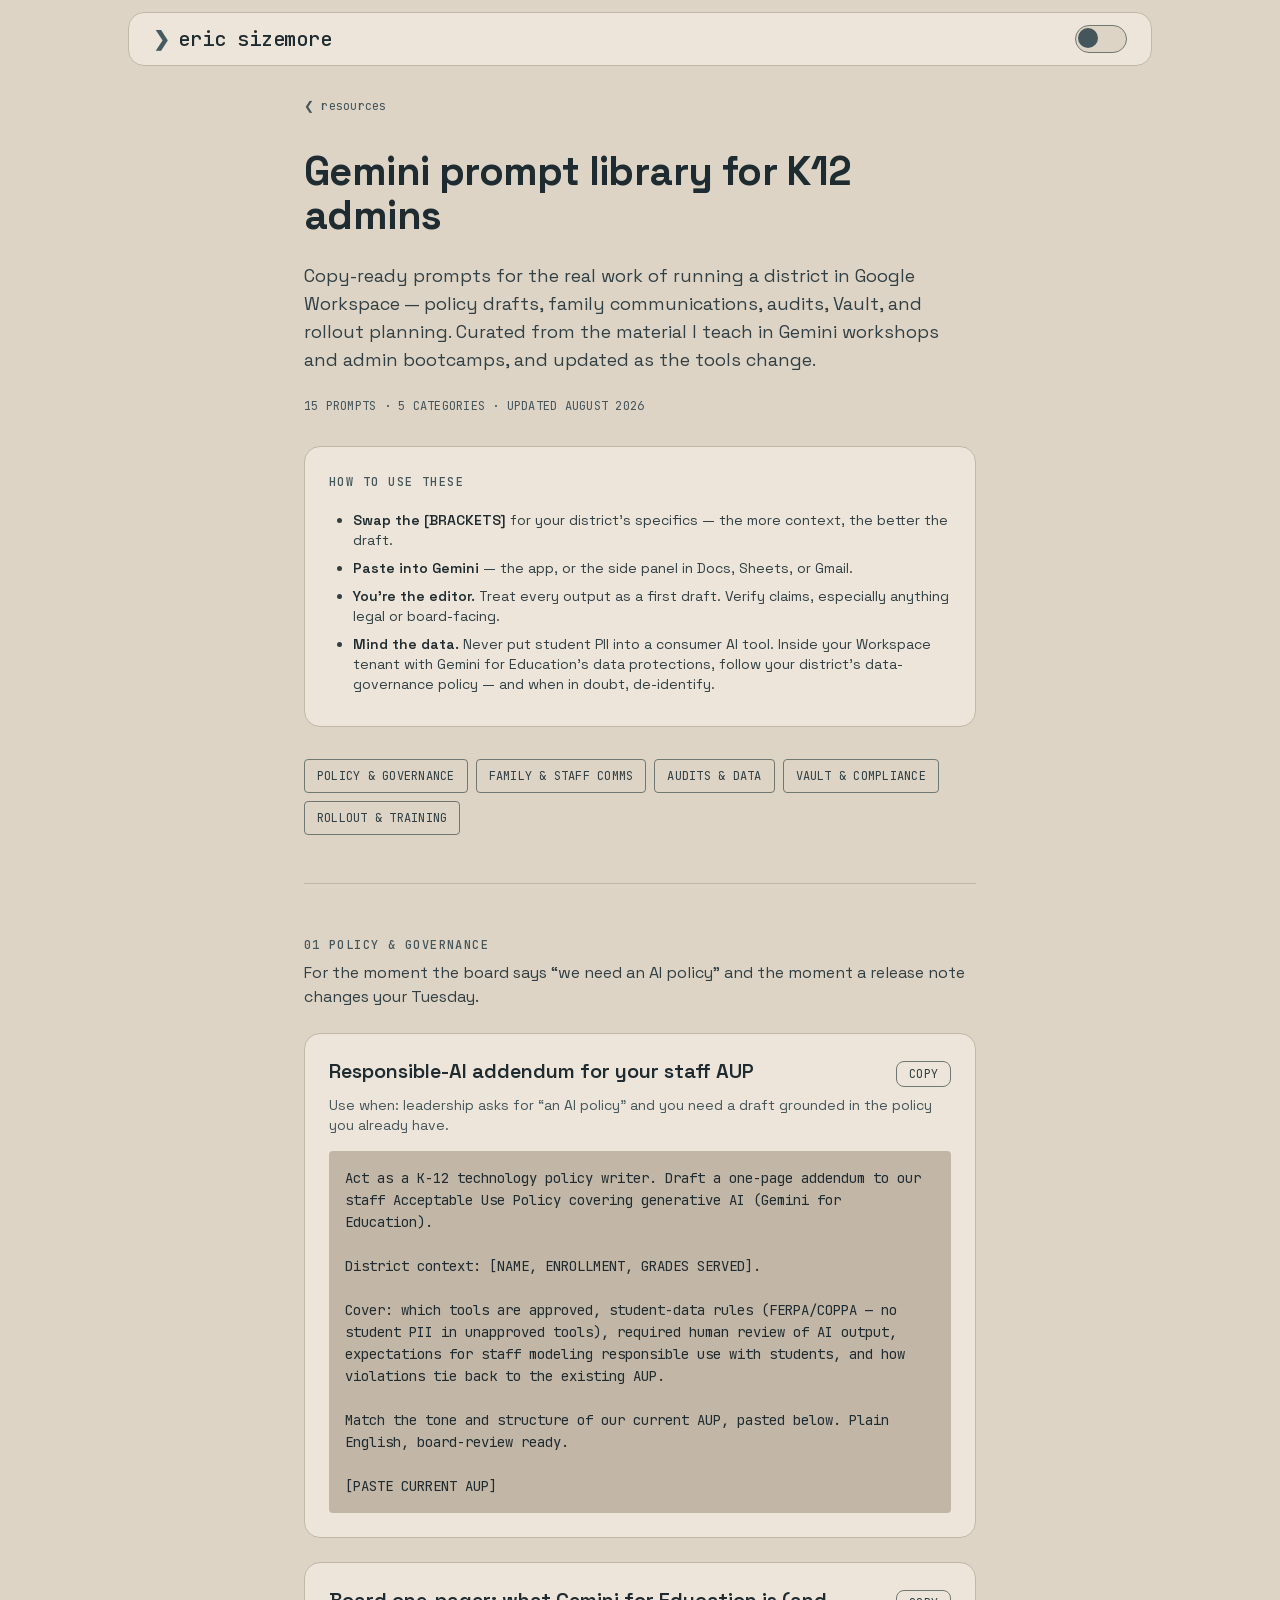
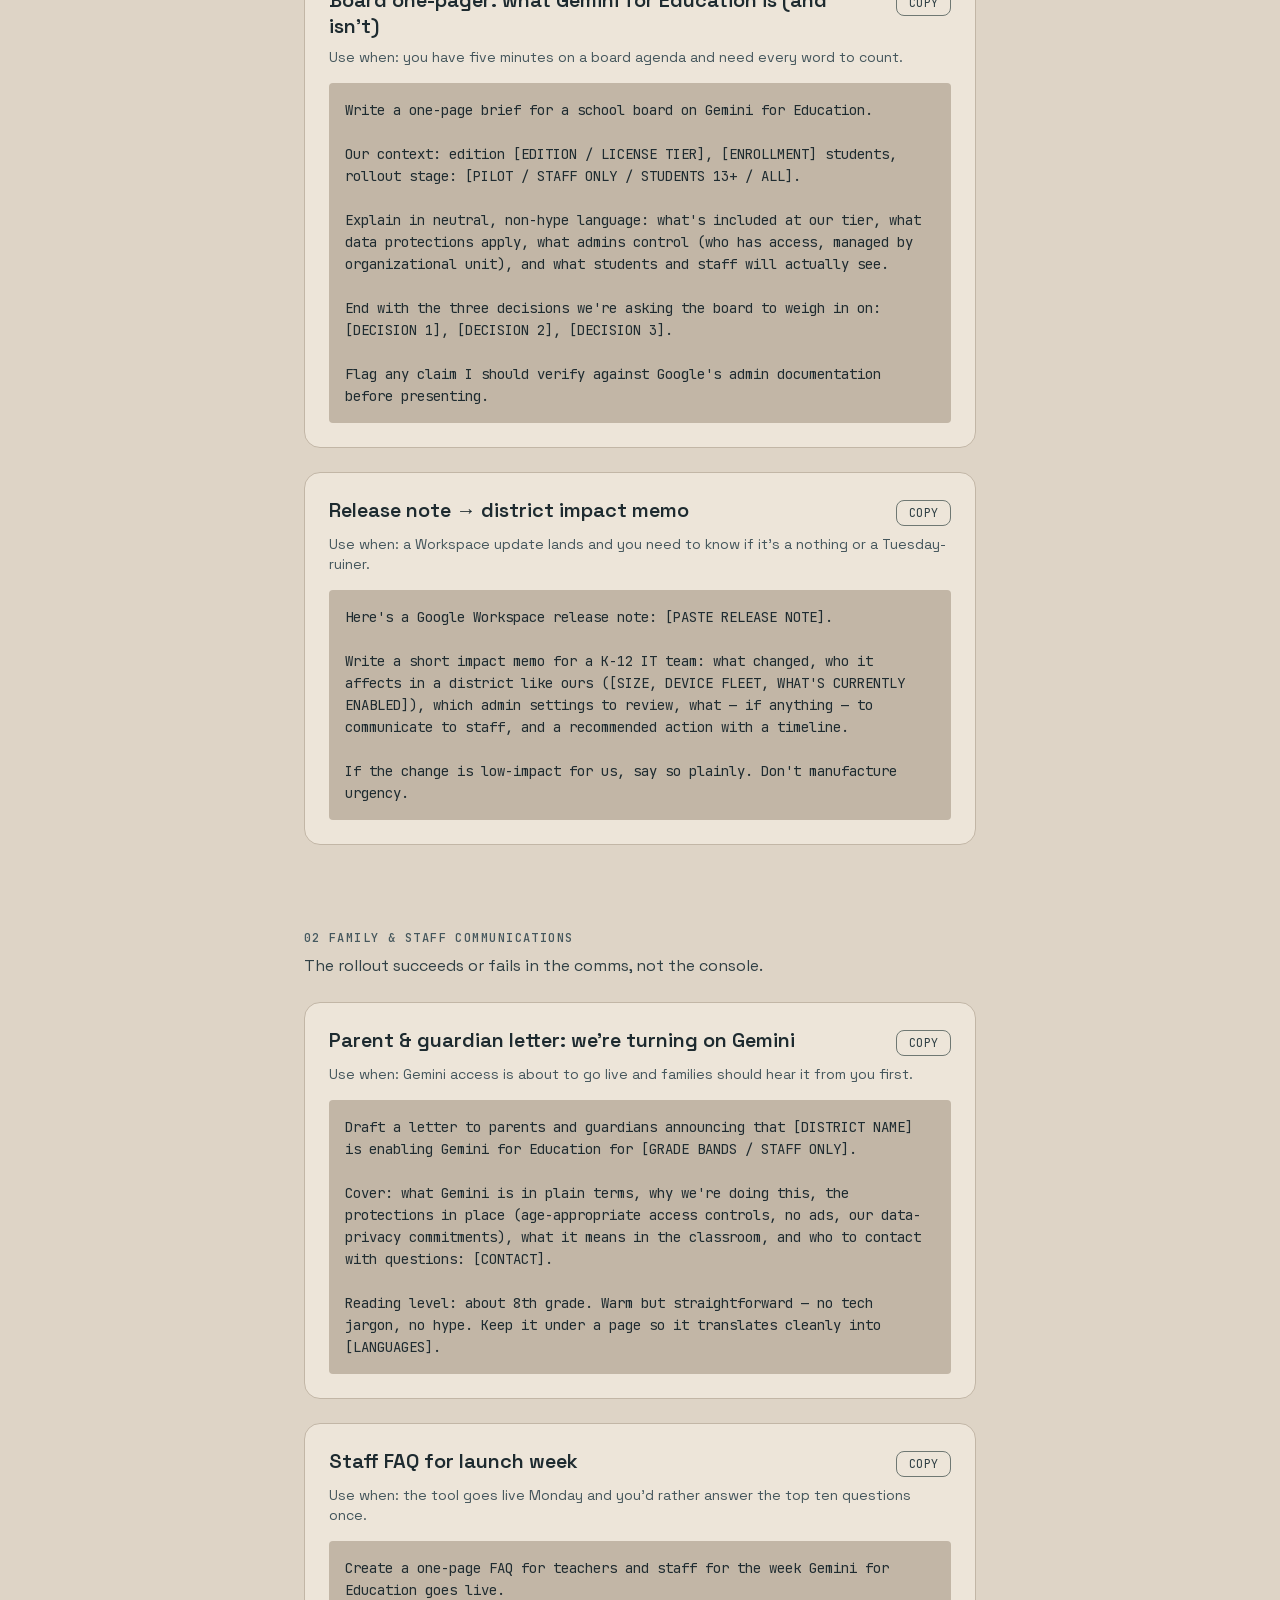
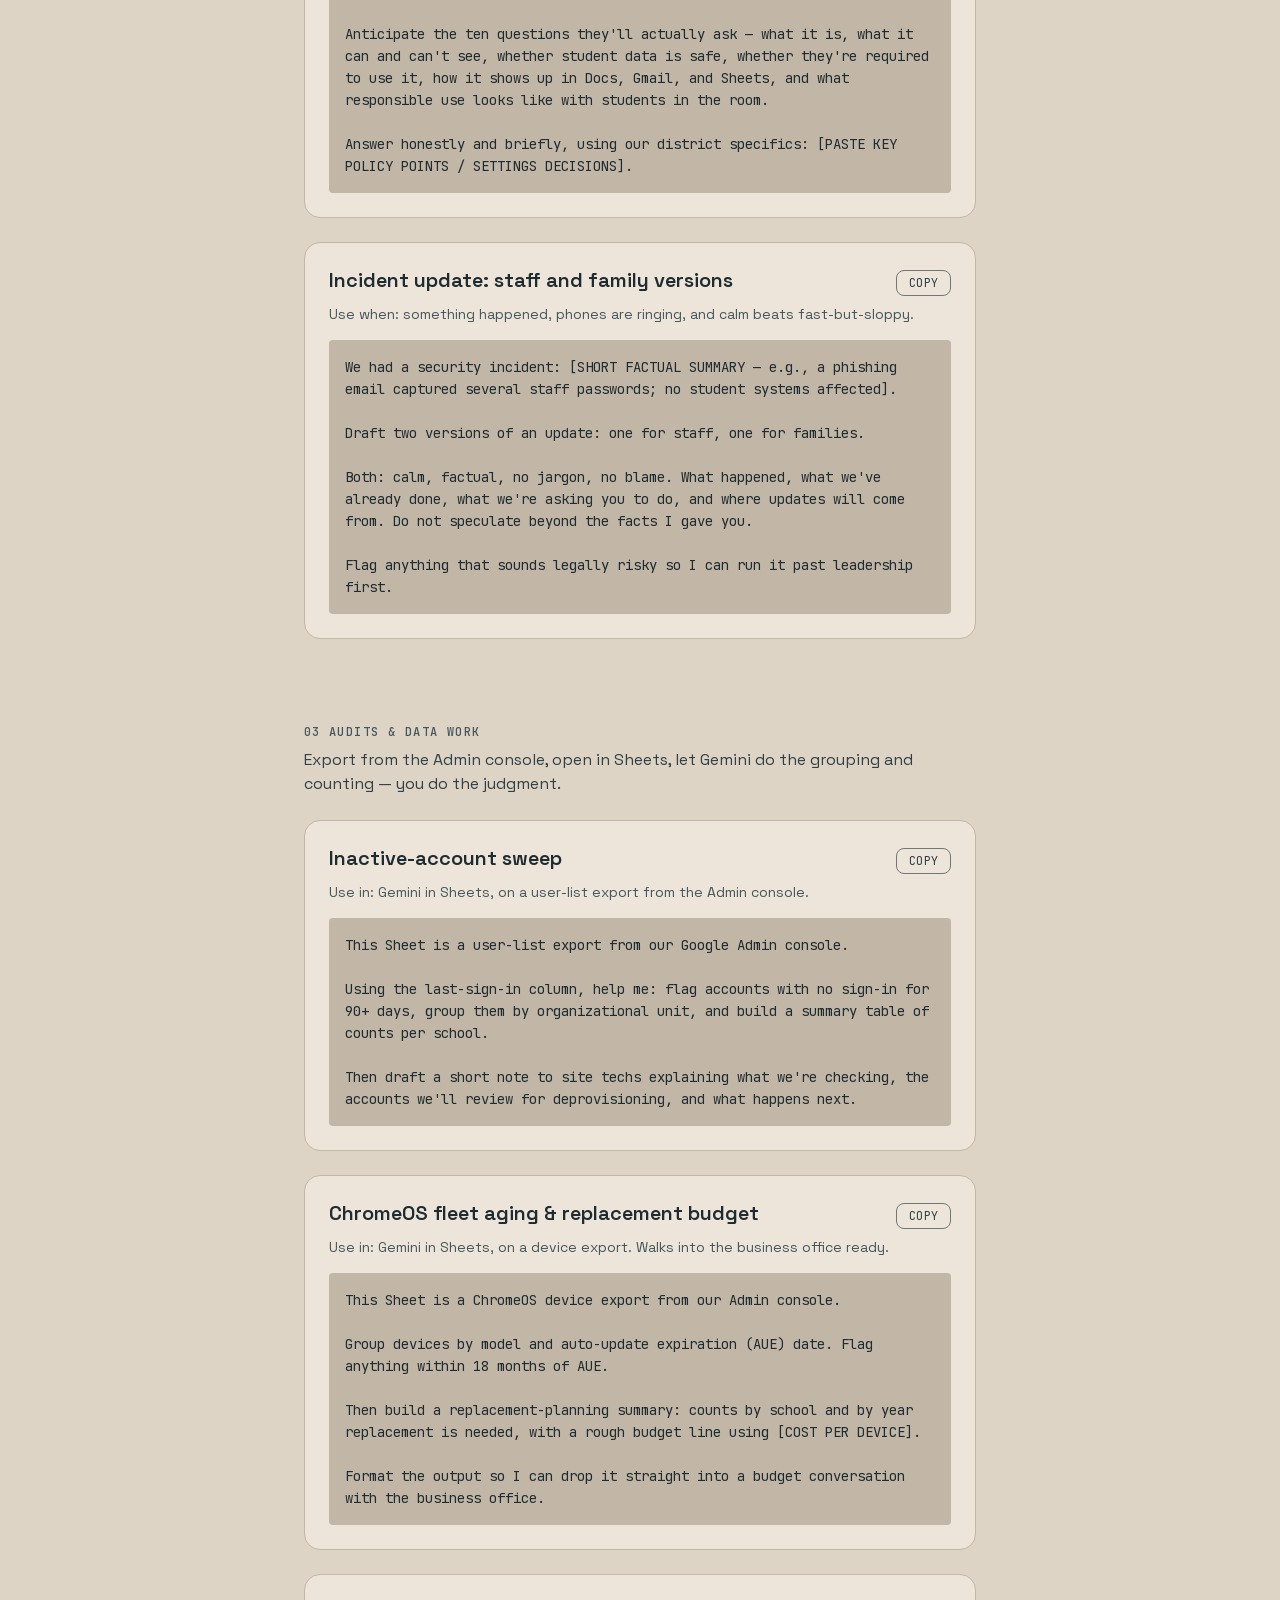
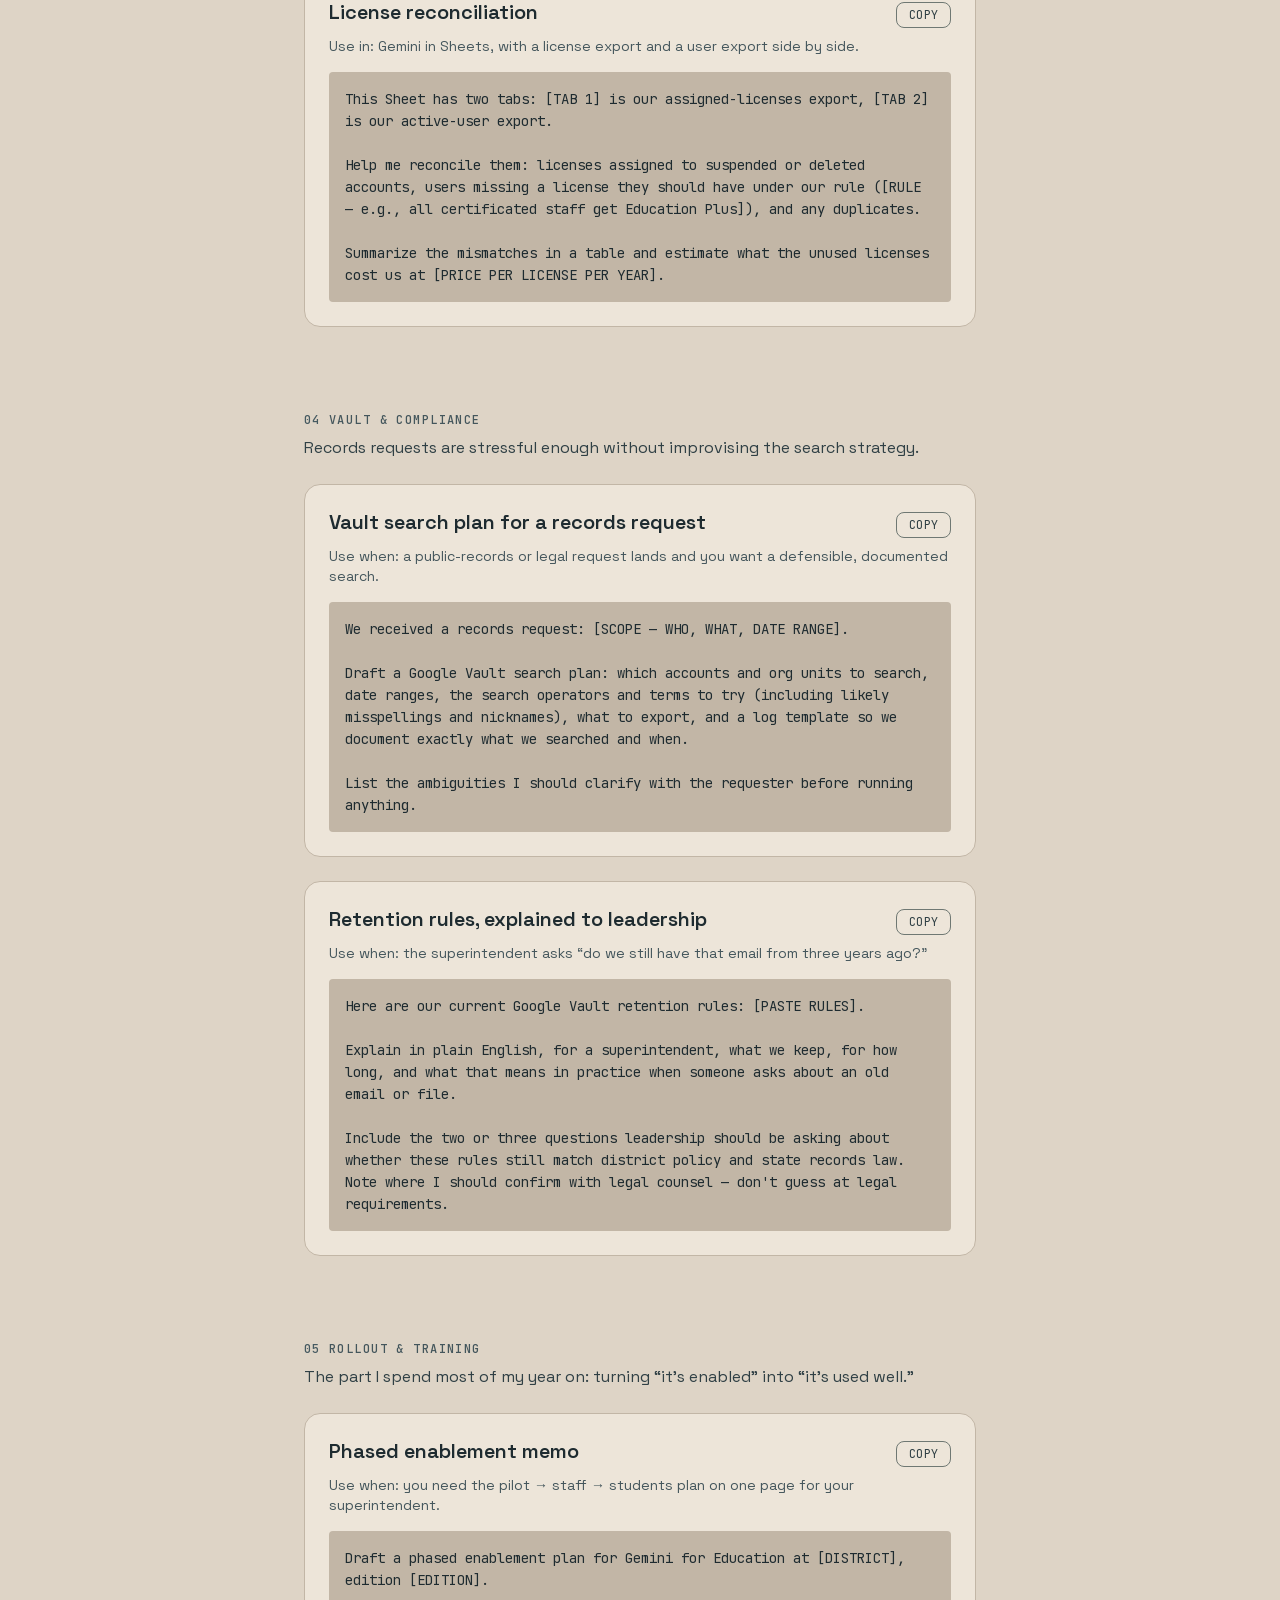
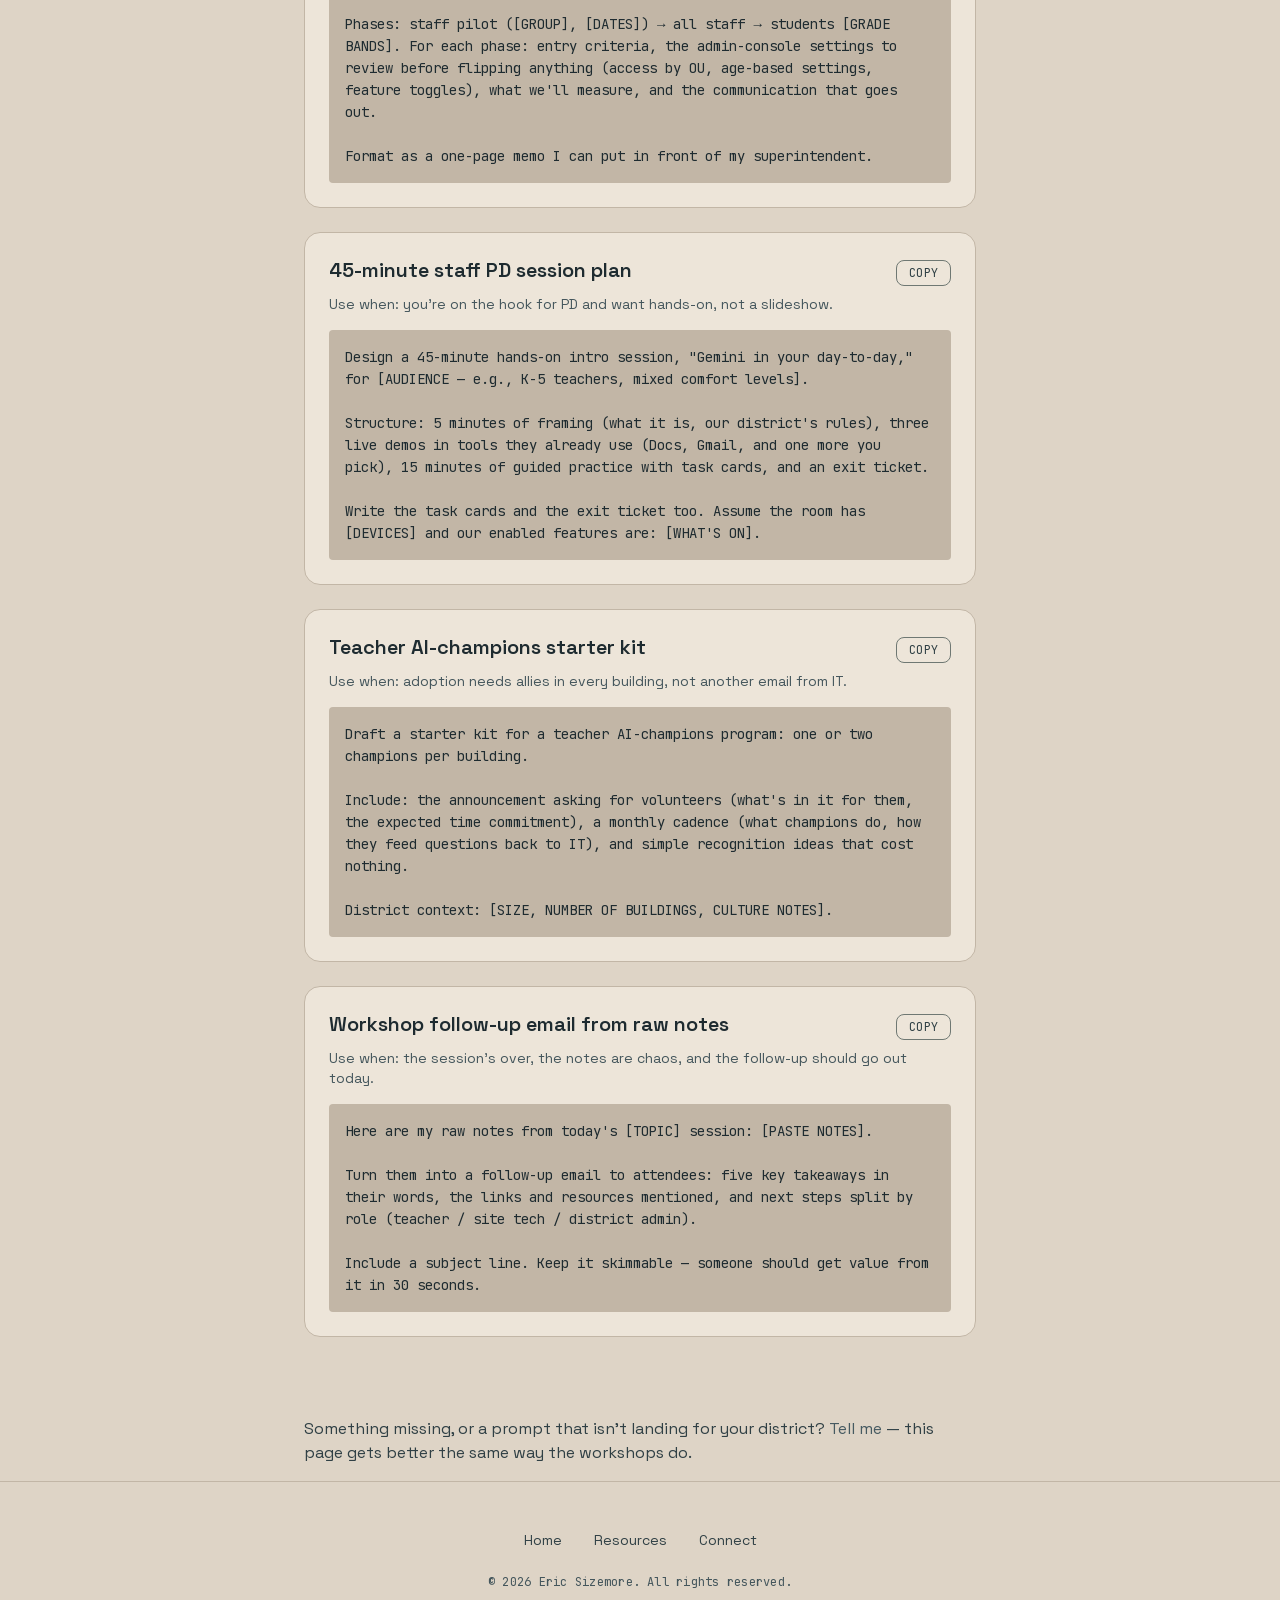
==== commit c22e2065: "Restyle the prompt library on Alpine roles Replace the page's inline theme with token-only layout, m" ====
--- a/resources/gemini-prompt-library/index.html
+++ b/resources/gemini-prompt-library/index.html
@@ -20,70 +20,61 @@
   <meta name="twitter:image" content="https://ericsizemore.tech/assets/social-card.png">
 
   <link rel="icon" href="/assets/favicon.svg" type="image/svg+xml">
-  <meta name="theme-color" content="#1C1E21" media="(prefers-color-scheme: dark)">
-  <meta name="theme-color" content="#F3ECD6" media="(prefers-color-scheme: light)">
-
-  <link rel="preconnect" href="https://fonts.googleapis.com">
-  <link rel="preconnect" href="https://fonts.gstatic.com" crossorigin>
-  <link href="https://fonts.googleapis.com/css2?family=Space+Grotesk:wght@400;500;600;700&family=JetBrains+Mono:wght@400;500;700&display=swap" rel="stylesheet">
-
-  <!-- Set theme before paint: stored override wins, else system preference -->
+  <meta name="theme-color" content="#192427" media="(prefers-color-scheme: dark)">
+  <meta name="theme-color" content="#ded4c6" media="(prefers-color-scheme: light)">
+
+  <!-- Theme: light by default; no data-theme means the OS decides (alpine.css). Only a saved choice is applied here, before paint. -->
   <script>
     (function () {
       try {
         var saved = localStorage.getItem('es-theme');
-        var theme = (saved === 'dark' || saved === 'light')
-          ? saved
-          : (window.matchMedia('(prefers-color-scheme: light)').matches ? 'light' : 'dark');
-        document.documentElement.setAttribute('data-theme', theme);
-      } catch (e) {
-        document.documentElement.setAttribute('data-theme', 'dark');
-      }
+        if (saved === 'dark' || saved === 'light') document.documentElement.setAttribute('data-theme', saved);
+      } catch (e) { /* storage blocked: the OS preference applies */ }
     })();
   </script>
+  <link rel="stylesheet" href="/css/alpine.css">
+  <link rel="stylesheet" href="/css/alpine-components.css">
   <link rel="stylesheet" href="/css/site.css">
   <style>
-    /* ---- Prompt-library page styles (page-specific) ---- */
-    .crumb { font-family: var(--font-mono); font-size: 0.78rem; text-transform: uppercase; letter-spacing: 0.08em; margin: 2.5rem 0 0; }
-    .crumb a { color: var(--text-muted); }
-    .crumb a:hover { color: var(--logo-mark); }
-
-    .lib-head { padding: 1.5rem 0 3rem; border-bottom: 1px solid var(--border); }
-    main > .container { max-width: 760px; }
-    .lib-title { font-size: clamp(1.7rem, 5vw, 2.4rem); font-weight: 600; letter-spacing: var(--tracking-display); line-height: 1.2; margin: 0.75rem 0 1.25rem; }
-    .lib-intro { color: var(--text-secondary); max-width: 640px; margin-bottom: 1.5rem; }
-    .lib-meta { font-family: var(--font-mono); font-size: 0.72rem; text-transform: uppercase; letter-spacing: 0.12em; color: var(--text-muted); }
-
-    .lib-rules { margin: 2rem 0 0; padding: 1.25rem 1.5rem; background: var(--bg-card); border: 1px solid var(--border); border-radius: var(--radius-md); max-width: 640px; }
-    .lib-rules h2 { font-family: var(--font-mono); font-size: 0.72rem; font-weight: 600; text-transform: uppercase; letter-spacing: 0.14em; color: var(--text-muted); margin-bottom: 0.75rem; }
-    .lib-rules li { color: var(--text-secondary); font-size: 0.95rem; line-height: 1.6; margin: 0.4rem 0 0.4rem 1.2rem; }
-    .lib-rules b { color: var(--text-primary); font-weight: 600; }
-
-    .toc { display: flex; flex-wrap: wrap; gap: 0.4rem; padding: 2rem 0 0; }
-    .toc a { font-family: var(--font-mono); font-size: 0.72rem; font-weight: 500; letter-spacing: 0.1em; text-transform: uppercase; color: var(--text-muted); border: 1px solid var(--border); border-radius: var(--radius); padding: 0.45rem 0.9rem; }
-    .toc a:hover { color: var(--text-primary); border-color: var(--text-primary); }
-
-    .cat { padding: 3.25rem 0 0.5rem; }
-    .cat-title { font-family: var(--font-mono); font-size: 0.8rem; font-weight: 600; letter-spacing: 0.18em; text-transform: uppercase; color: var(--text-muted); margin-bottom: 0.5rem; }
-    .cat-title .n { color: var(--logo-mark); margin-right: 0.5em; }
-    .cat-sub { color: var(--text-secondary); font-size: 0.95rem; margin-bottom: 1.75rem; max-width: 620px; }
-
-    .prompt { background: var(--bg-card); border: 1px solid var(--border); border-radius: var(--radius-md); padding: 1.4rem 1.5rem 1.5rem; margin-bottom: 1.25rem; }
-    .prompt-head { display: flex; align-items: baseline; justify-content: space-between; gap: 1rem; margin-bottom: 0.35rem; }
-    .prompt-name { font-size: 1.05rem; font-weight: 700; letter-spacing: -0.01em; line-height: 1.4; }
-    .copy-btn { flex: 0 0 auto; font-family: var(--font-mono); font-size: 0.7rem; font-weight: 500; letter-spacing: 0.1em; text-transform: uppercase; color: var(--text-muted); background: none; border: 1px solid var(--border); border-radius: var(--radius); padding: 0.4rem 0.8rem; cursor: pointer; transition: all var(--transition); }
-    .copy-btn:hover { color: var(--text-primary); border-color: var(--text-primary); }
-    .copy-btn.done { color: var(--accent-ink); background: var(--accent); border-color: var(--accent); }
-    .prompt-when { font-size: 0.88rem; color: var(--text-muted); margin-bottom: 1rem; }
-    .prompt-text { font-family: var(--font-mono); font-size: 0.85rem; line-height: 1.65; color: var(--text-secondary); white-space: pre-wrap; overflow-wrap: break-word; background: var(--bg-primary); border: 1px solid var(--border); border-radius: var(--radius); padding: 1.1rem 1.2rem; margin: 0; }
-    .prompt-text b { color: var(--text-primary); font-weight: 500; }
-
-    .lib-foot { padding: 3rem 0 1rem; color: var(--text-secondary); font-size: 0.95rem; max-width: 640px; }
-    .lib-foot a { border-bottom: 1.5px solid var(--accent); }
-    .lib-foot a:hover { color: var(--logo-mark); }
+    /* Prompt-library layout. Values come from alpine.css; type comes from Alpine classes on the markup. */
+    main > .container { max-width: calc(var(--space-8) * 12); }
+    .crumb { margin: var(--space-6) 0 0; }
+    .crumb a { color: var(--ink-300); }
+    .crumb a:hover { color: var(--accent); text-decoration: none; }
+
+    .lib-head { padding: var(--space-5) 0 var(--space-7); border-bottom: 1px solid var(--line); }
+    .lib-title { color: var(--ink-100); margin: var(--space-3) 0 var(--space-5); }
+    .lib-intro { color: var(--ink-200); max-width: var(--measure); margin-bottom: var(--space-5); }
+    .lib-meta { color: var(--ink-300); text-transform: uppercase; }
+
+    .lib-rules { margin: var(--space-6) 0 0; padding: var(--space-5); background: var(--surface-200); border: 1px solid var(--line); border-radius: var(--radius-lg); max-width: var(--measure); }
+    .lib-rules h2 { margin-bottom: var(--space-3); }
+    .lib-rules li { color: var(--ink-200); margin: var(--space-2) 0 var(--space-2) var(--space-5); }
+    .lib-rules b { color: var(--ink-100); font-weight: 600; }
+
+    .toc { display: flex; flex-wrap: wrap; gap: var(--space-2); padding: var(--space-6) 0 0; }
+    .toc a { color: var(--ink-200); text-transform: uppercase; border: 1px solid var(--line-strong); border-radius: var(--radius-sm); padding: var(--space-2) var(--space-3); }
+    .toc a:hover { color: var(--accent); border-color: var(--accent); text-decoration: none; }
+
+    .cat { padding: var(--space-7) 0 var(--space-2); }
+    .cat-title { margin-bottom: var(--space-2); }
+    .cat-title .n { color: var(--accent); }
+    .cat-sub { color: var(--ink-200); margin-bottom: var(--space-5); max-width: var(--measure); }
+
+    .prompt { background: var(--surface-200); border: 1px solid var(--line); border-radius: var(--radius-lg); padding: var(--space-5); margin-bottom: var(--space-5); }
+    .prompt-head { display: flex; align-items: baseline; justify-content: space-between; gap: var(--space-4); margin-bottom: var(--space-2); }
+    .prompt-name { color: var(--ink-100); margin: 0; }
+    .copy-btn { flex: 0 0 auto; text-transform: uppercase; color: var(--ink-200); background: var(--surface-200); border: 1px solid var(--line-strong); border-radius: var(--radius-md); padding: var(--space-1) var(--space-3); cursor: pointer; transition: background-color 150ms ease-out, color 150ms ease-out, border-color 150ms ease-out; }
+    .copy-btn:hover { background: var(--surface-300); color: var(--ink-100); }
+    .copy-btn.done { background: var(--accent-soft); color: var(--accent); border-color: var(--accent); }
+    .prompt-when { color: var(--ink-300); margin-bottom: var(--space-4); }
+    .prompt-text { color: var(--ink-200); white-space: pre-wrap; overflow-wrap: break-word; margin: 0; }
+
+    .lib-foot { padding: var(--space-7) 0 var(--space-4); color: var(--ink-200); max-width: var(--measure); }
 
     @media (max-width: 480px) {
-      .prompt-head { flex-direction: column; gap: 0.5rem; }
+      .prompt-head { flex-direction: column; gap: var(--space-2); }
+      .prompt { padding: var(--space-4); }
     }
   </style>
 </head>
@@ -91,7 +82,7 @@
   <!-- Header (compact: logo home + theme toggle) -->
   <header class="header">
     <nav class="nav container">
-      <a href="/" class="logo" aria-label="Eric Sizemore — home">
+      <a href="/" class="logo wordmark" aria-label="Eric Sizemore — home">
         <span class="chev" aria-hidden="true">&#10095;</span><span class="word">eric sizemore</span>
       </a>
       <div class="nav-right">
@@ -105,19 +96,19 @@
   <main>
     <div class="container">
 
-      <p class="crumb"><a href="/#resources">&#10094; resources</a></p>
+      <p class="crumb meta"><a href="/#resources">&#10094; resources</a></p>
 
       <header class="lib-head">
-        <h1 class="lib-title">Gemini prompt library for K12 admins</h1>
-        <p class="lib-intro">
+        <h1 class="lib-title h1">Gemini prompt library for K12 admins</h1>
+        <p class="lib-intro body-lg">
           Copy-ready prompts for the real work of running a district in Google Workspace &mdash;
           policy drafts, family communications, audits, Vault, and rollout planning. Curated from
           the material I teach in Gemini workshops and admin bootcamps, and updated as the tools change.
         </p>
-        <p class="lib-meta">15 prompts &middot; 5 categories &middot; Updated August 2026</p>
-
-        <div class="lib-rules">
-          <h2>How to use these</h2>
+        <p class="lib-meta meta">15 prompts &middot; 5 categories &middot; Updated August 2026</p>
+
+        <div class="lib-rules body-sm">
+          <h2 class="eyebrow">How to use these</h2>
           <ul>
             <li><b>Swap the [BRACKETS]</b> for your district's specifics &mdash; the more context, the better the draft.</li>
             <li><b>Paste into Gemini</b> &mdash; the app, or the side panel in Docs, Sheets, or Gmail.</li>
@@ -126,27 +117,27 @@
           </ul>
         </div>
 
-        <nav class="toc" aria-label="Categories">
-          <a href="#policy">Policy &amp; Governance</a>
-          <a href="#comms">Family &amp; Staff Comms</a>
-          <a href="#data">Audits &amp; Data</a>
-          <a href="#vault">Vault &amp; Compliance</a>
-          <a href="#rollout">Rollout &amp; Training</a>
+        <nav class="toc meta" aria-label="Categories">
+          <a href="#policy">Policy &amp; governance</a>
+          <a href="#comms">Family &amp; staff comms</a>
+          <a href="#data">Audits &amp; data</a>
+          <a href="#vault">Vault &amp; compliance</a>
+          <a href="#rollout">Rollout &amp; training</a>
         </nav>
       </header>
 
       <!-- ==================== 1. POLICY & GOVERNANCE ==================== -->
       <section class="cat" id="policy">
-        <h2 class="cat-title"><span class="n">01</span>Policy &amp; Governance</h2>
-        <p class="cat-sub">For the moment the board says &ldquo;we need an AI policy&rdquo; and the moment a release note changes your Tuesday.</p>
-
-        <article class="prompt">
-          <div class="prompt-head">
-            <h3 class="prompt-name">Responsible-AI addendum for your staff AUP</h3>
-            <button class="copy-btn" type="button">Copy</button>
-          </div>
-          <p class="prompt-when">Use when: leadership asks for &ldquo;an AI policy&rdquo; and you need a draft grounded in the policy you already have.</p>
-          <pre class="prompt-text">Act as a K-12 technology policy writer. Draft a one-page addendum to our staff Acceptable Use Policy covering generative AI (Gemini for Education).
+        <h2 class="cat-title eyebrow"><span class="n">01</span>Policy &amp; governance</h2>
+        <p class="cat-sub body">For the moment the board says &ldquo;we need an AI policy&rdquo; and the moment a release note changes your Tuesday.</p>
+
+        <article class="prompt">
+          <div class="prompt-head">
+            <h3 class="prompt-name h3">Responsible-AI addendum for your staff AUP</h3>
+            <button class="copy-btn meta" type="button">Copy</button>
+          </div>
+          <p class="prompt-when body-sm">Use when: leadership asks for &ldquo;an AI policy&rdquo; and you need a draft grounded in the policy you already have.</p>
+          <pre class="prompt-text code well">Act as a K-12 technology policy writer. Draft a one-page addendum to our staff Acceptable Use Policy covering generative AI (Gemini for Education).
 
 District context: [NAME, ENROLLMENT, GRADES SERVED].
 
@@ -159,11 +150,11 @@
 
         <article class="prompt">
           <div class="prompt-head">
-            <h3 class="prompt-name">Board one-pager: what Gemini for Education is (and isn't)</h3>
-            <button class="copy-btn" type="button">Copy</button>
-          </div>
-          <p class="prompt-when">Use when: you have five minutes on a board agenda and need every word to count.</p>
-          <pre class="prompt-text">Write a one-page brief for a school board on Gemini for Education.
+            <h3 class="prompt-name h3">Board one-pager: what Gemini for Education is (and isn't)</h3>
+            <button class="copy-btn meta" type="button">Copy</button>
+          </div>
+          <p class="prompt-when body-sm">Use when: you have five minutes on a board agenda and need every word to count.</p>
+          <pre class="prompt-text code well">Write a one-page brief for a school board on Gemini for Education.
 
 Our context: edition [EDITION / LICENSE TIER], [ENROLLMENT] students, rollout stage: [PILOT / STAFF ONLY / STUDENTS 13+ / ALL].
 
@@ -176,11 +167,11 @@
 
         <article class="prompt">
           <div class="prompt-head">
-            <h3 class="prompt-name">Release note &rarr; district impact memo</h3>
-            <button class="copy-btn" type="button">Copy</button>
-          </div>
-          <p class="prompt-when">Use when: a Workspace update lands and you need to know if it's a nothing or a Tuesday-ruiner.</p>
-          <pre class="prompt-text">Here's a Google Workspace release note: [PASTE RELEASE NOTE].
+            <h3 class="prompt-name h3">Release note &rarr; district impact memo</h3>
+            <button class="copy-btn meta" type="button">Copy</button>
+          </div>
+          <p class="prompt-when body-sm">Use when: a Workspace update lands and you need to know if it's a nothing or a Tuesday-ruiner.</p>
+          <pre class="prompt-text code well">Here's a Google Workspace release note: [PASTE RELEASE NOTE].
 
 Write a short impact memo for a K-12 IT team: what changed, who it affects in a district like ours ([SIZE, DEVICE FLEET, WHAT'S CURRENTLY ENABLED]), which admin settings to review, what — if anything — to communicate to staff, and a recommended action with a timeline.
 
@@ -190,16 +181,16 @@
 
       <!-- ==================== 2. FAMILY & STAFF COMMS ==================== -->
       <section class="cat" id="comms">
-        <h2 class="cat-title"><span class="n">02</span>Family &amp; Staff Communications</h2>
-        <p class="cat-sub">The rollout succeeds or fails in the comms, not the console.</p>
-
-        <article class="prompt">
-          <div class="prompt-head">
-            <h3 class="prompt-name">Parent &amp; guardian letter: we're turning on Gemini</h3>
-            <button class="copy-btn" type="button">Copy</button>
-          </div>
-          <p class="prompt-when">Use when: Gemini access is about to go live and families should hear it from you first.</p>
-          <pre class="prompt-text">Draft a letter to parents and guardians announcing that [DISTRICT NAME] is enabling Gemini for Education for [GRADE BANDS / STAFF ONLY].
+        <h2 class="cat-title eyebrow"><span class="n">02</span>Family &amp; staff communications</h2>
+        <p class="cat-sub body">The rollout succeeds or fails in the comms, not the console.</p>
+
+        <article class="prompt">
+          <div class="prompt-head">
+            <h3 class="prompt-name h3">Parent &amp; guardian letter: we're turning on Gemini</h3>
+            <button class="copy-btn meta" type="button">Copy</button>
+          </div>
+          <p class="prompt-when body-sm">Use when: Gemini access is about to go live and families should hear it from you first.</p>
+          <pre class="prompt-text code well">Draft a letter to parents and guardians announcing that [DISTRICT NAME] is enabling Gemini for Education for [GRADE BANDS / STAFF ONLY].
 
 Cover: what Gemini is in plain terms, why we're doing this, the protections in place (age-appropriate access controls, no ads, our data-privacy commitments), what it means in the classroom, and who to contact with questions: [CONTACT].
 
@@ -208,11 +199,11 @@
 
         <article class="prompt">
           <div class="prompt-head">
-            <h3 class="prompt-name">Staff FAQ for launch week</h3>
-            <button class="copy-btn" type="button">Copy</button>
-          </div>
-          <p class="prompt-when">Use when: the tool goes live Monday and you'd rather answer the top ten questions once.</p>
-          <pre class="prompt-text">Create a one-page FAQ for teachers and staff for the week Gemini for Education goes live.
+            <h3 class="prompt-name h3">Staff FAQ for launch week</h3>
+            <button class="copy-btn meta" type="button">Copy</button>
+          </div>
+          <p class="prompt-when body-sm">Use when: the tool goes live Monday and you'd rather answer the top ten questions once.</p>
+          <pre class="prompt-text code well">Create a one-page FAQ for teachers and staff for the week Gemini for Education goes live.
 
 Anticipate the ten questions they'll actually ask — what it is, what it can and can't see, whether student data is safe, whether they're required to use it, how it shows up in Docs, Gmail, and Sheets, and what responsible use looks like with students in the room.
 
@@ -221,11 +212,11 @@
 
         <article class="prompt">
           <div class="prompt-head">
-            <h3 class="prompt-name">Incident update: staff and family versions</h3>
-            <button class="copy-btn" type="button">Copy</button>
-          </div>
-          <p class="prompt-when">Use when: something happened, phones are ringing, and calm beats fast-but-sloppy.</p>
-          <pre class="prompt-text">We had a security incident: [SHORT FACTUAL SUMMARY — e.g., a phishing email captured several staff passwords; no student systems affected].
+            <h3 class="prompt-name h3">Incident update: staff and family versions</h3>
+            <button class="copy-btn meta" type="button">Copy</button>
+          </div>
+          <p class="prompt-when body-sm">Use when: something happened, phones are ringing, and calm beats fast-but-sloppy.</p>
+          <pre class="prompt-text code well">We had a security incident: [SHORT FACTUAL SUMMARY — e.g., a phishing email captured several staff passwords; no student systems affected].
 
 Draft two versions of an update: one for staff, one for families.
 
@@ -237,16 +228,16 @@
 
       <!-- ==================== 3. AUDITS & DATA ==================== -->
       <section class="cat" id="data">
-        <h2 class="cat-title"><span class="n">03</span>Audits &amp; Data Work</h2>
-        <p class="cat-sub">Export from the Admin console, open in Sheets, let Gemini do the grouping and counting &mdash; you do the judgment.</p>
-
-        <article class="prompt">
-          <div class="prompt-head">
-            <h3 class="prompt-name">Inactive-account sweep</h3>
-            <button class="copy-btn" type="button">Copy</button>
-          </div>
-          <p class="prompt-when">Use in: Gemini in Sheets, on a user-list export from the Admin console.</p>
-          <pre class="prompt-text">This Sheet is a user-list export from our Google Admin console.
+        <h2 class="cat-title eyebrow"><span class="n">03</span>Audits &amp; data work</h2>
+        <p class="cat-sub body">Export from the Admin console, open in Sheets, let Gemini do the grouping and counting &mdash; you do the judgment.</p>
+
+        <article class="prompt">
+          <div class="prompt-head">
+            <h3 class="prompt-name h3">Inactive-account sweep</h3>
+            <button class="copy-btn meta" type="button">Copy</button>
+          </div>
+          <p class="prompt-when body-sm">Use in: Gemini in Sheets, on a user-list export from the Admin console.</p>
+          <pre class="prompt-text code well">This Sheet is a user-list export from our Google Admin console.
 
 Using the last-sign-in column, help me: flag accounts with no sign-in for 90+ days, group them by organizational unit, and build a summary table of counts per school.
 
@@ -255,11 +246,11 @@
 
         <article class="prompt">
           <div class="prompt-head">
-            <h3 class="prompt-name">ChromeOS fleet aging &amp; replacement budget</h3>
-            <button class="copy-btn" type="button">Copy</button>
-          </div>
-          <p class="prompt-when">Use in: Gemini in Sheets, on a device export. Walks into the business office ready.</p>
-          <pre class="prompt-text">This Sheet is a ChromeOS device export from our Admin console.
+            <h3 class="prompt-name h3">ChromeOS fleet aging &amp; replacement budget</h3>
+            <button class="copy-btn meta" type="button">Copy</button>
+          </div>
+          <p class="prompt-when body-sm">Use in: Gemini in Sheets, on a device export. Walks into the business office ready.</p>
+          <pre class="prompt-text code well">This Sheet is a ChromeOS device export from our Admin console.
 
 Group devices by model and auto-update expiration (AUE) date. Flag anything within 18 months of AUE.
 
@@ -270,11 +261,11 @@
 
         <article class="prompt">
           <div class="prompt-head">
-            <h3 class="prompt-name">License reconciliation</h3>
-            <button class="copy-btn" type="button">Copy</button>
-          </div>
-          <p class="prompt-when">Use in: Gemini in Sheets, with a license export and a user export side by side.</p>
-          <pre class="prompt-text">This Sheet has two tabs: [TAB 1] is our assigned-licenses export, [TAB 2] is our active-user export.
+            <h3 class="prompt-name h3">License reconciliation</h3>
+            <button class="copy-btn meta" type="button">Copy</button>
+          </div>
+          <p class="prompt-when body-sm">Use in: Gemini in Sheets, with a license export and a user export side by side.</p>
+          <pre class="prompt-text code well">This Sheet has two tabs: [TAB 1] is our assigned-licenses export, [TAB 2] is our active-user export.
 
 Help me reconcile them: licenses assigned to suspended or deleted accounts, users missing a license they should have under our rule ([RULE — e.g., all certificated staff get Education Plus]), and any duplicates.
 
@@ -284,16 +275,16 @@
 
       <!-- ==================== 4. VAULT & COMPLIANCE ==================== -->
       <section class="cat" id="vault">
-        <h2 class="cat-title"><span class="n">04</span>Vault &amp; Compliance</h2>
-        <p class="cat-sub">Records requests are stressful enough without improvising the search strategy.</p>
-
-        <article class="prompt">
-          <div class="prompt-head">
-            <h3 class="prompt-name">Vault search plan for a records request</h3>
-            <button class="copy-btn" type="button">Copy</button>
-          </div>
-          <p class="prompt-when">Use when: a public-records or legal request lands and you want a defensible, documented search.</p>
-          <pre class="prompt-text">We received a records request: [SCOPE — WHO, WHAT, DATE RANGE].
+        <h2 class="cat-title eyebrow"><span class="n">04</span>Vault &amp; compliance</h2>
+        <p class="cat-sub body">Records requests are stressful enough without improvising the search strategy.</p>
+
+        <article class="prompt">
+          <div class="prompt-head">
+            <h3 class="prompt-name h3">Vault search plan for a records request</h3>
+            <button class="copy-btn meta" type="button">Copy</button>
+          </div>
+          <p class="prompt-when body-sm">Use when: a public-records or legal request lands and you want a defensible, documented search.</p>
+          <pre class="prompt-text code well">We received a records request: [SCOPE — WHO, WHAT, DATE RANGE].
 
 Draft a Google Vault search plan: which accounts and org units to search, date ranges, the search operators and terms to try (including likely misspellings and nicknames), what to export, and a log template so we document exactly what we searched and when.
 
@@ -302,11 +293,11 @@
 
         <article class="prompt">
           <div class="prompt-head">
-            <h3 class="prompt-name">Retention rules, explained to leadership</h3>
-            <button class="copy-btn" type="button">Copy</button>
-          </div>
-          <p class="prompt-when">Use when: the superintendent asks &ldquo;do we still have that email from three years ago?&rdquo;</p>
-          <pre class="prompt-text">Here are our current Google Vault retention rules: [PASTE RULES].
+            <h3 class="prompt-name h3">Retention rules, explained to leadership</h3>
+            <button class="copy-btn meta" type="button">Copy</button>
+          </div>
+          <p class="prompt-when body-sm">Use when: the superintendent asks &ldquo;do we still have that email from three years ago?&rdquo;</p>
+          <pre class="prompt-text code well">Here are our current Google Vault retention rules: [PASTE RULES].
 
 Explain in plain English, for a superintendent, what we keep, for how long, and what that means in practice when someone asks about an old email or file.
 
@@ -316,16 +307,16 @@
 
       <!-- ==================== 5. ROLLOUT & TRAINING ==================== -->
       <section class="cat" id="rollout">
-        <h2 class="cat-title"><span class="n">05</span>Rollout &amp; Training</h2>
-        <p class="cat-sub">The part I spend most of my year on: turning &ldquo;it's enabled&rdquo; into &ldquo;it's used well.&rdquo;</p>
-
-        <article class="prompt">
-          <div class="prompt-head">
-            <h3 class="prompt-name">Phased enablement memo</h3>
-            <button class="copy-btn" type="button">Copy</button>
-          </div>
-          <p class="prompt-when">Use when: you need the pilot &rarr; staff &rarr; students plan on one page for your superintendent.</p>
-          <pre class="prompt-text">Draft a phased enablement plan for Gemini for Education at [DISTRICT], edition [EDITION].
+        <h2 class="cat-title eyebrow"><span class="n">05</span>Rollout &amp; training</h2>
+        <p class="cat-sub body">The part I spend most of my year on: turning &ldquo;it's enabled&rdquo; into &ldquo;it's used well.&rdquo;</p>
+
+        <article class="prompt">
+          <div class="prompt-head">
+            <h3 class="prompt-name h3">Phased enablement memo</h3>
+            <button class="copy-btn meta" type="button">Copy</button>
+          </div>
+          <p class="prompt-when body-sm">Use when: you need the pilot &rarr; staff &rarr; students plan on one page for your superintendent.</p>
+          <pre class="prompt-text code well">Draft a phased enablement plan for Gemini for Education at [DISTRICT], edition [EDITION].
 
 Phases: staff pilot ([GROUP], [DATES]) → all staff → students [GRADE BANDS]. For each phase: entry criteria, the admin-console settings to review before flipping anything (access by OU, age-based settings, feature toggles), what we'll measure, and the communication that goes out.
 
@@ -334,11 +325,11 @@
 
         <article class="prompt">
           <div class="prompt-head">
-            <h3 class="prompt-name">45-minute staff PD session plan</h3>
-            <button class="copy-btn" type="button">Copy</button>
-          </div>
-          <p class="prompt-when">Use when: you're on the hook for PD and want hands-on, not a slideshow.</p>
-          <pre class="prompt-text">Design a 45-minute hands-on intro session, "Gemini in your day-to-day," for [AUDIENCE — e.g., K-5 teachers, mixed comfort levels].
+            <h3 class="prompt-name h3">45-minute staff PD session plan</h3>
+            <button class="copy-btn meta" type="button">Copy</button>
+          </div>
+          <p class="prompt-when body-sm">Use when: you're on the hook for PD and want hands-on, not a slideshow.</p>
+          <pre class="prompt-text code well">Design a 45-minute hands-on intro session, "Gemini in your day-to-day," for [AUDIENCE — e.g., K-5 teachers, mixed comfort levels].
 
 Structure: 5 minutes of framing (what it is, our district's rules), three live demos in tools they already use (Docs, Gmail, and one more you pick), 15 minutes of guided practice with task cards, and an exit ticket.
 
@@ -347,11 +338,11 @@
 
         <article class="prompt">
           <div class="prompt-head">
-            <h3 class="prompt-name">Teacher AI-champions starter kit</h3>
-            <button class="copy-btn" type="button">Copy</button>
-          </div>
-          <p class="prompt-when">Use when: adoption needs allies in every building, not another email from IT.</p>
-          <pre class="prompt-text">Draft a starter kit for a teacher AI-champions program: one or two champions per building.
+            <h3 class="prompt-name h3">Teacher AI-champions starter kit</h3>
+            <button class="copy-btn meta" type="button">Copy</button>
+          </div>
+          <p class="prompt-when body-sm">Use when: adoption needs allies in every building, not another email from IT.</p>
+          <pre class="prompt-text code well">Draft a starter kit for a teacher AI-champions program: one or two champions per building.
 
 Include: the announcement asking for volunteers (what's in it for them, the expected time commitment), a monthly cadence (what champions do, how they feed questions back to IT), and simple recognition ideas that cost nothing.
 
@@ -360,11 +351,11 @@
 
         <article class="prompt">
           <div class="prompt-head">
-            <h3 class="prompt-name">Workshop follow-up email from raw notes</h3>
-            <button class="copy-btn" type="button">Copy</button>
-          </div>
-          <p class="prompt-when">Use when: the session's over, the notes are chaos, and the follow-up should go out today.</p>
-          <pre class="prompt-text">Here are my raw notes from today's [TOPIC] session: [PASTE NOTES].
+            <h3 class="prompt-name h3">Workshop follow-up email from raw notes</h3>
+            <button class="copy-btn meta" type="button">Copy</button>
+          </div>
+          <p class="prompt-when body-sm">Use when: the session's over, the notes are chaos, and the follow-up should go out today.</p>
+          <pre class="prompt-text code well">Here are my raw notes from today's [TOPIC] session: [PASTE NOTES].
 
 Turn them into a follow-up email to attendees: five key takeaways in their words, the links and resources mentioned, and next steps split by role (teacher / site tech / district admin).
 
@@ -372,7 +363,7 @@
         </article>
       </section>
 
-      <p class="lib-foot">
+      <p class="lib-foot body">
         Something missing, or a prompt that isn't landing for your district?
         <a href="mailto:hello@ericsizemore.social">Tell me</a> &mdash; this page gets better the same way the workshops do.
       </p>
@@ -383,12 +374,12 @@
   <!-- Footer -->
   <footer class="footer">
     <div class="container">
-      <nav class="footer-nav">
+      <nav class="footer-nav body-sm">
         <a href="/">Home</a>
         <a href="/#resources">Resources</a>
         <a href="/#connect">Connect</a>
       </nav>
-      <p class="footer-copy">&copy; 2026 Eric Sizemore. All rights reserved.</p>
+      <p class="footer-copy meta">&copy; 2026 Eric Sizemore. All rights reserved.</p>
     </div>
   </footer>
 
--- a/css/alpine.css
+++ b/css/alpine.css
@@ -0,0 +1,129 @@
+/* Alpine — generated from tokens.json. Edit tokens.json (or the design system) and regenerate; do not hand-edit values here. */
+
+/* 1. Color, light theme (the default) */
+:root, [data-theme="light"] {
+  --surface-100: #ded4c6;
+  --surface-200: #ede5d9;
+  --surface-300: #c2b6a6;
+  --ink-100: #1e2b30;
+  --ink-200: #304045;
+  --ink-300: #44565c;
+  --gray-mid: #555d59;
+  --gray-warm: #a99e8b;
+  --line: #c2b6a6;
+  --line-strong: #6f7873;
+  --accent: #465a61;
+  --accent-press: #32464d;
+  --accent-soft: #bfd5dd;
+  --on-accent: #ede5d9;
+  --accent-focus: #465a61;
+  --alpine-slate-deep: #465a61;
+  --alpine-slate: #5a6c70;
+  --alpine-storm: #6f7873;
+  --alpine-stone: #85827b;
+  --alpine-taupe: #948878;
+  --alpine-sand: #a99e8b;
+  --alpine-sand-light: #c2b6a6;
+  --shadow-overlay: 0 8px 24px rgba(30, 43, 48, 0.18);
+}
+
+/* 2. Color, dark theme: set data-theme="dark" on <html>, or leave it unset and let the OS decide below */
+[data-theme="dark"] {
+  --surface-100: #192427;
+  --surface-200: #243034;
+  --surface-300: #324044;
+  --ink-100: #e5ddd1;
+  --ink-200: #c2b6a6;
+  --ink-300: #a99e8b;
+  --gray-mid: #99a09c;
+  --gray-warm: #5a6c70;
+  --line: #3b4b50;
+  --line-strong: #85827b;
+  --accent: #a2bdc3;
+  --accent-press: #bfd6db;
+  --accent-soft: #293b41;
+  --on-accent: #192427;
+  --accent-focus: #a2bdc3;
+  --alpine-slate-deep: #465a61;
+  --alpine-slate: #5a6c70;
+  --alpine-storm: #6f7873;
+  --alpine-stone: #85827b;
+  --alpine-taupe: #948878;
+  --alpine-sand: #a99e8b;
+  --alpine-sand-light: #c2b6a6;
+  --shadow-overlay: 0 8px 24px rgba(0, 0, 0, 0.5);
+}
+@media (prefers-color-scheme: dark) {
+  :root:not([data-theme="light"]) {
+    --surface-100: #192427;
+    --surface-200: #243034;
+    --surface-300: #324044;
+    --ink-100: #e5ddd1;
+    --ink-200: #c2b6a6;
+    --ink-300: #a99e8b;
+    --gray-mid: #99a09c;
+    --gray-warm: #5a6c70;
+    --line: #3b4b50;
+    --line-strong: #85827b;
+    --accent: #a2bdc3;
+    --accent-press: #bfd6db;
+    --accent-soft: #293b41;
+    --on-accent: #192427;
+    --accent-focus: #a2bdc3;
+    --alpine-slate-deep: #465a61;
+    --alpine-slate: #5a6c70;
+    --alpine-storm: #6f7873;
+    --alpine-stone: #85827b;
+    --alpine-taupe: #948878;
+    --alpine-sand: #a99e8b;
+    --alpine-sand-light: #c2b6a6;
+    --shadow-overlay: 0 8px 24px rgba(0, 0, 0, 0.5);
+  }
+}
+
+/* 3. Spacing, radius, font stacks */
+:root {
+  --space-1: 4px;
+  --space-2: 8px;
+  --space-3: 12px;
+  --space-4: 16px;
+  --space-5: 24px;
+  --space-6: 32px;
+  --space-7: 48px;
+  --space-8: 64px;
+  --radius-sm: 4px;
+  --radius-md: 8px;
+  --radius-lg: 16px;
+  --radius-pill: 999px;
+  --font-sans: "Space Grotesk", "Helvetica Neue", Arial, sans-serif;
+  --font-mono: "JetBrains Mono", ui-monospace, SFMono-Regular, Menlo, monospace;
+}
+
+/* 4. Fonts (SIL Open Font License; license texts sit beside the files) */
+@font-face { font-family: "Space Grotesk"; src: url("./fonts/SpaceGrotesk-wght.woff2") format("woff2"); font-weight: 300 700; font-style: normal; font-display: swap; }
+@font-face { font-family: "JetBrains Mono"; src: url("./fonts/JetBrainsMono-wght.woff2") format("woff2"); font-weight: 100 800; font-style: normal; font-display: swap; }
+@font-face { font-family: "JetBrains Mono"; src: url("./fonts/JetBrainsMono-Italic-wght.woff2") format("woff2"); font-weight: 100 800; font-style: italic; font-display: swap; }
+
+/* 5. Type styles, one class per style in tokens.json. Eyebrows add text-transform: uppercase themselves. */
+.display { font-family: var(--font-sans); font-size: 64px; line-height: 64px; font-weight: 700; letter-spacing: -0.02em; }
+.h1 { font-family: var(--font-sans); font-size: 40px; line-height: 44px; font-weight: 700; letter-spacing: -0.015em; }
+.h2 { font-family: var(--font-sans); font-size: 28px; line-height: 34px; font-weight: 600; letter-spacing: -0.01em; }
+.h3 { font-family: var(--font-sans); font-size: 20px; line-height: 26px; font-weight: 600; letter-spacing: 0; }
+.body-lg { font-family: var(--font-sans); font-size: 18px; line-height: 28px; font-weight: 400; }
+.body { font-family: var(--font-sans); font-size: 16px; line-height: 24px; font-weight: 400; }
+.body-sm { font-family: var(--font-sans); font-size: 14px; line-height: 20px; font-weight: 400; }
+.caption { font-family: var(--font-sans); font-size: 12px; line-height: 16px; font-weight: 500; letter-spacing: 0.01em; }
+.wordmark { font-family: var(--font-mono); font-size: 20px; line-height: 24px; font-weight: 500; letter-spacing: -0.01em; }
+.eyebrow { font-family: var(--font-mono); font-size: 12px; line-height: 16px; font-weight: 500; letter-spacing: 0.12em; }
+.numeral { font-family: var(--font-mono); font-size: 36px; line-height: 40px; font-weight: 500; letter-spacing: -0.02em; }
+.code { font-family: var(--font-mono); font-size: 14px; line-height: 22px; font-weight: 400; }
+.meta { font-family: var(--font-mono); font-size: 12px; line-height: 16px; font-weight: 400; letter-spacing: 0.02em; }
+
+/* 6. Base: the page is surface-100, text is ink-100, body type is .body */
+html { background: var(--surface-100); color: var(--ink-100); color-scheme: light dark; }
+body { margin: 0; font-family: var(--font-sans); font-size: 16px; line-height: 24px; -webkit-font-smoothing: antialiased; }
+a { color: var(--accent); text-decoration-thickness: 1px; text-underline-offset: 3px; }
+a:hover { color: var(--accent-press); }
+hr { border: 0; border-top: 1px solid var(--line); margin: var(--space-6) 0; }
+::selection { background: var(--accent-soft); color: var(--ink-100); }
+:focus-visible { outline: 2px solid var(--accent-focus); outline-offset: 2px; }
--- a/css/alpine-components.css
+++ b/css/alpine-components.css
@@ -0,0 +1,42 @@
+/* Alpine components. Plain CSS on the tokens in alpine.css; no framework. Markup conventions match the design system's previews. */
+
+/* Button: .btn + one of .btn-primary / .btn-secondary / .btn-quiet. Primary at most once per view. */
+.btn { display: inline-flex; align-items: center; gap: var(--space-2); padding: var(--space-3) var(--space-5); border-radius: var(--radius-md); border: 1px solid transparent;
+       font: 500 16px/24px var(--font-sans); cursor: pointer; text-decoration: none; transition: background-color 150ms ease-out, color 150ms ease-out, border-color 150ms ease-out; }
+.btn-primary { background: var(--accent); color: var(--on-accent); }
+.btn-primary:hover, .btn-primary:active { background: var(--accent-press); color: var(--on-accent); }
+.btn-secondary { background: var(--surface-200); color: var(--ink-100); border-color: var(--line-strong); }
+.btn-secondary:hover { background: var(--surface-300); color: var(--ink-100); }
+.btn-quiet { background: transparent; color: var(--accent); padding-left: var(--space-2); padding-right: var(--space-2); }
+.btn-quiet:hover { color: var(--accent-press); text-decoration: underline; text-underline-offset: 3px; }
+.btn[disabled], .btn[aria-disabled="true"] { background: var(--surface-200); color: var(--gray-mid); border-color: var(--line); cursor: not-allowed; }
+
+/* Eyebrow: the mono label above a headline. Uppercase here, never typed in caps. */
+.eyebrow { font-family: var(--font-mono); font-size: 12px; line-height: 16px; font-weight: 500; letter-spacing: 0.12em; text-transform: uppercase; color: var(--ink-300); margin: 0; display: inline-flex; align-items: center; gap: var(--space-2); }
+.eyebrow.accent { color: var(--accent); }
+.eyebrow.ruled { padding-bottom: var(--space-1); border-bottom: 1px solid var(--gray-warm); }
+.eyebrow .n { color: var(--ink-100); }
+
+/* Card: a raised container for one thing. No shadow, no colored left border. */
+.card { background: var(--surface-200); border: 1px solid var(--line); border-radius: var(--radius-lg); overflow: hidden; }
+.card > .body { padding: var(--space-5); }
+.card .frame { display: block; width: 100%; }
+.card .eyebrow { margin-bottom: var(--space-2); }
+.card .h3 { margin: 0 0 var(--space-2); color: var(--ink-100); }
+.card .body-sm { margin: 0; color: var(--ink-200); }
+.card .meta { color: var(--ink-300); margin: var(--space-4) 0 0; padding-top: var(--space-3); border-top: 1px solid var(--line); display: flex; justify-content: space-between; }
+.card.selected { background: var(--accent-soft); border-color: var(--accent); }
+.card.selected .eyebrow { color: var(--accent); }
+a.card:hover { background: var(--surface-300); }
+@media (max-width: 600px) { .card > .body { padding: var(--space-4); } }
+
+/* Wells: code blocks and sunken areas. Only ink-100 / ink-200 text inside at body size. */
+.well, pre.code { background: var(--surface-300); color: var(--ink-100); border-radius: var(--radius-sm); padding: var(--space-4); overflow: auto; }
+code { font-family: var(--font-mono); font-size: 0.9em; }
+
+/* Bands: a frame for the ridgeline motif (Alpine.bands(el, {...}) in alpine-bands.js fills it). */
+.bands { display: block; line-height: 0; border: 1px solid var(--line); border-radius: var(--radius-lg); overflow: hidden; }
+.bands.bleed { border: 0; border-radius: 0; }
+
+/* Overlays are the only things that cast a shadow. */
+.overlay { background: var(--surface-200); border: 1px solid var(--line); border-radius: var(--radius-lg); box-shadow: var(--shadow-overlay); }
--- a/css/site.css
+++ b/css/site.css
@@ -1,276 +1,163 @@
 /* ============================================
-   ericsizemore.tech — ES Design System
-   Palette "Sooners alt": crimson / anthracite / cream.
-   Console wordmark in JetBrains Mono; Space Grotesk UI.
-   Dark (anthracite) is default; light (cream) flips.
-   Source of truth: the ES Design System handoff
-   (tokens/, components/core/, ui_kits/site/).
+   ericsizemore.tech — layout on the Alpine design system.
+   Every color, type, spacing and radius value comes from
+   alpine.css (loaded first). This file only arranges them.
+   Type sizes live on elements as Alpine classes (.h3, .meta, ...).
    ============================================ */
 
 :root {
-  /* base palette — constants, never theme-swap */
-  --crimson: #A3151C;
-  --crimson-deep: #841617;
-  --anthracite: #1C1E21;
-  --anthracite-2: #25282C;
-  --anthracite-3: #31353A;
-  --cream: #F3ECD6;
-  --cream-2: #EAE1C6;
-  --cream-3: #DED3B2;
-  --gray-mid: #8B8F96;
-  --gray-warm: #6A6660;
-  --accent: var(--crimson);
-  --accent-badge: var(--anthracite);   /* fixed badge ground (favicon/avatar/toast) */
-  --on-accent: var(--cream);           /* text/icon sitting ON the accent */
-  --danger: #D8483A;
-  --success: #7FA36B;
-
-  /* type */
-  --font-mono: 'JetBrains Mono', ui-monospace, SFMono-Regular, Menlo, monospace;
-  --font-sans: 'Space Grotesk', system-ui, -apple-system, sans-serif;
-  --text-eyebrow: 10.5px;
-  --text-caption: 12.5px;
-  --text-small: 13.5px;
-  --text-body: 16px;
-  --text-lead: 19px;
-  --text-h3: 24px;
-  --text-h2: 32px;
-  --text-h1: 46px;
-  --leading-tight: 1.1;
-  --leading-snug: 1.3;
-  --leading-body: 1.55;
-  --tracking-eyebrow: .22em;
-  --tracking-label: .12em;
-  --tracking-wordmark: -.01em;
-  --tracking-display: -.02em;
-
-  /* spacing · radii · motion */
-  --radius-xs: 5px;
-  --radius-sm: 9px;
-  --radius-md: 14px;
-  --radius-lg: 18px;
-  --radius-pill: 999px;
-  --shadow-knob: 0 1px 4px rgba(0, 0, 0, .3);
-  --shadow-pop: 0 12px 32px rgba(0, 0, 0, .35);
-  --ease: cubic-bezier(.4, 0, .2, 1);
-  --dur-fast: .2s;
-  --dur-base: .3s;
-  --dur-theme: .45s;
-  --measure: 680px;
-  --page-max: 1120px;
-  --page-pad: 40px;
-
-  /* legacy aliases (pre-ES class vocabulary maps here) */
-  --max-width: var(--page-max);
-  --radius: var(--radius-sm);
-  --transition: var(--dur-fast) var(--ease);
-  --accent-ink: var(--on-accent);
-}
-
-/* DARK (anthracite) — default */
-[data-theme="dark"] {
-  --surface: var(--anthracite);
-  --surface-2: var(--anthracite-2);
-  --surface-3: var(--anthracite-3);
-  --ink: var(--cream);
-  --muted: var(--gray-mid);
-  --hair: rgba(243, 236, 214, .12);
-  --hair-strong: rgba(243, 236, 214, .24);
-  --logo-mark: var(--accent);
-  --link-hover: var(--accent);
-  --focus: var(--accent);
-  --overlay: rgba(28, 30, 33, .72);
-
-  --bg-primary: var(--surface);
-  --bg-card: var(--surface-2);
-  --border: var(--hair);
-  --text-primary: var(--ink);
-  --text-secondary: var(--muted);
-  --text-muted: var(--muted);
-}
-
-/* LIGHT (cream) */
-[data-theme="light"] {
-  --surface: var(--cream);
-  --surface-2: var(--cream-2);
-  --surface-3: var(--cream-3);
-  --ink: var(--anthracite);
-  --muted: var(--gray-warm);
-  --hair: rgba(28, 30, 33, .16);
-  --hair-strong: rgba(28, 30, 33, .32);
-  --logo-mark: var(--crimson-deep);   /* crimson drops deeper on cream for contrast */
-  --link-hover: var(--crimson-deep);
-  --focus: var(--crimson-deep);
-  --overlay: rgba(28, 30, 33, .55);
-
-  --bg-primary: var(--surface);
-  --bg-card: var(--surface-2);
-  --border: var(--hair);
-  --text-primary: var(--ink);
-  --text-secondary: var(--muted);
-  --text-muted: var(--muted);
+  --page-max: 1120px;   /* layout width, not a brand value */
+  --measure: 680px;     /* prose column */
 }
 
 /* ============ base ============ */
 *, *::before, *::after { margin: 0; padding: 0; box-sizing: border-box; }
-html { scroll-behavior: smooth; scroll-padding-top: 96px; }
-body { font-family: var(--font-sans); background: var(--surface); color: var(--ink); font-size: var(--text-body); line-height: var(--leading-body); -webkit-font-smoothing: antialiased; -moz-osx-font-smoothing: grayscale; transition: background var(--dur-theme) var(--ease), color var(--dur-theme) var(--ease); }
-a { color: var(--ink); text-decoration: none; text-underline-offset: 3px; transition: color var(--dur-fast); }
-a:hover { color: var(--link-hover); text-decoration: underline; }
+html { scroll-behavior: smooth; scroll-padding-top: calc(var(--space-8) + var(--space-6)); }
+body { background: var(--surface-100); color: var(--ink-100); }
+a { text-decoration: none; }
+a:hover { text-decoration: underline; }
 img { max-width: 100%; display: block; }
-:focus-visible { outline: 2px solid var(--focus); outline-offset: 2px; }
 
-.container { max-width: var(--page-max); margin: 0 auto; padding: 0 var(--page-pad); }
-.section { padding: 56px 0; }
-.section + .section { border-top: 1px solid var(--hair); }
-.section-title { font-family: var(--font-mono); font-size: var(--text-eyebrow); font-weight: 600; letter-spacing: var(--tracking-eyebrow); text-transform: uppercase; color: var(--muted); margin-bottom: 22px; }
-.section-subtitle { color: var(--muted); margin-bottom: 32px; font-size: 15px; max-width: var(--measure); }
+.container { max-width: var(--page-max); margin: 0 auto; padding: 0 var(--space-7); }
+.section { padding: var(--space-8) 0; }
+.section + .section { border-top: 1px solid var(--line); }
+.section-title { margin-bottom: var(--space-5); }
+.section-subtitle { color: var(--ink-200); margin-bottom: var(--space-6); max-width: var(--measure); }
 
-/* ============ header — contained card, flat, no blur ============ */
-.header { position: sticky; top: 12px; z-index: 100; max-width: var(--page-max); margin: 12px auto 0; padding: 0 var(--page-pad); }
-.nav { display: flex; align-items: center; justify-content: space-between; gap: 24px; padding: 14px 22px; background: var(--surface-2); border: 1px solid var(--hair); border-radius: var(--radius-md); transition: background var(--dur-theme) var(--ease), border-color var(--dur-theme) var(--ease); }
-.nav-right { display: flex; align-items: center; gap: 22px; }
+/* ============ header: nav sits on surface-200, separated by a line ============ */
+.header { position: sticky; top: var(--space-3); z-index: 100; max-width: var(--page-max); margin: var(--space-3) auto 0; padding: 0 var(--space-7); }
+.nav { display: flex; align-items: center; justify-content: space-between; gap: var(--space-5); padding: var(--space-3) var(--space-5); background: var(--surface-200); border: 1px solid var(--line); border-radius: var(--radius-lg); }
+.nav-right { display: flex; align-items: center; gap: var(--space-5); }
 
-/* console wordmark — compact lockup */
-.logo { font-family: var(--font-mono); display: inline-flex; align-items: center; white-space: nowrap; font-weight: 500; font-size: 18px; letter-spacing: var(--tracking-wordmark); }
+/* wordmark: lowercase mono in ink-100, chevron in accent */
+.logo { display: inline-flex; align-items: center; white-space: nowrap; color: var(--ink-100); }
 .logo:hover { text-decoration: none; }
-.logo .chev { color: var(--logo-mark); font-weight: 700; margin-right: .42em; transition: color var(--dur-fast); }
-.logo .word { color: var(--ink); transition: color var(--dur-fast); }
-.logo:hover .word { color: var(--link-hover); }
-@keyframes blink { 0%, 49% { opacity: 1; } 50%, 100% { opacity: 0; } }
+.logo .chev { color: var(--accent); font-weight: 700; margin-right: 0.42em; }
+.logo .word { color: var(--ink-100); }
+.logo:hover .word { color: var(--accent-press); }
 
-.nav-links { display: flex; list-style: none; gap: 26px; }
-.nav-links a { color: var(--muted); font-size: 14px; letter-spacing: .01em; }
-.nav-links a:hover, .nav-links a.active { color: var(--ink); text-decoration: none; }
+.nav-links { display: flex; list-style: none; gap: var(--space-5); }
+.nav-links a { color: var(--ink-200); }
+.nav-links a:hover, .nav-links a.active { color: var(--accent); text-decoration: none; }
 
-/* theme switch — muted knob in light, accent knob in dark */
-.theme-tog { width: 56px; height: 30px; border-radius: var(--radius-pill); background: var(--surface); border: 1px solid var(--hair); position: relative; cursor: pointer; flex: 0 0 auto; padding: 0; transition: background var(--dur-base); }
-.theme-tog .knob { position: absolute; top: 3px; left: 3px; width: 22px; height: 22px; border-radius: 50%; background: var(--muted); box-shadow: var(--shadow-knob); transition: left var(--dur-base) var(--ease), background var(--dur-base); }
-.theme-tog[aria-checked="true"] .knob { left: 31px; background: var(--accent); }
+/* theme switch: knob is ink-300 off, accent on */
+.theme-tog { width: calc(var(--space-7) + var(--space-1)); height: calc(var(--space-5) + var(--space-1)); border-radius: var(--radius-pill); background: var(--surface-100); border: 1px solid var(--line-strong); position: relative; cursor: pointer; flex: 0 0 auto; padding: 0; }
+.theme-tog .knob { position: absolute; top: calc(var(--space-1) / 2); left: calc(var(--space-1) / 2); width: calc(var(--space-5) - var(--space-1)); height: calc(var(--space-5) - var(--space-1)); border-radius: var(--radius-pill); background: var(--ink-300); transition: left 200ms ease-out, background-color 200ms ease-out; }
+.theme-tog[aria-checked="true"] .knob { left: calc(var(--space-5) + var(--space-1) / 2); background: var(--accent); }
 
-.nav-toggle { display: none; background: none; border: none; cursor: pointer; padding: 8px; }
-.hamburger, .hamburger::before, .hamburger::after { display: block; width: 20px; height: 2px; background: var(--ink); border-radius: 2px; transition: all var(--dur-base) var(--ease); }
+.nav-toggle { display: none; background: none; border: none; cursor: pointer; padding: var(--space-2); }
+.hamburger, .hamburger::before, .hamburger::after { display: block; width: var(--space-5); height: 2px; background: var(--ink-100); border-radius: var(--radius-sm); transition: transform 200ms ease-out, background-color 200ms ease-out; }
 .hamburger { position: relative; }
 .hamburger::before, .hamburger::after { content: ''; position: absolute; left: 0; }
-.hamburger::before { top: -6px; }
-.hamburger::after { top: 6px; }
+.hamburger::before { top: calc(var(--space-2) * -1); }
+.hamburger::after { top: var(--space-2); }
 .nav-toggle[aria-expanded="true"] .hamburger { background: transparent; }
 .nav-toggle[aria-expanded="true"] .hamburger::before { top: 0; transform: rotate(45deg); }
 .nav-toggle[aria-expanded="true"] .hamburger::after { top: 0; transform: rotate(-45deg); }
 
-/* ============ hero — dashed stage with portrait ============ */
-.hero { padding: 60px 0 0; }
-.hero-stage { display: grid; grid-template-columns: 1fr auto; gap: 48px; align-items: center; padding: 64px 56px; border: 1px dashed var(--hair); border-radius: var(--radius-lg); }
-.hero-lockup { font-family: var(--font-mono); }
-.hero-l1 { margin: 0; display: flex; align-items: center; font-size: clamp(32px, 5vw, var(--text-h1)); font-weight: 500; letter-spacing: var(--tracking-wordmark); line-height: var(--leading-tight); white-space: nowrap; }
-.hero-l1 .chev { color: var(--logo-mark); font-weight: 700; margin-right: .4em; transition: color var(--dur-fast); }
-.hero-l1 .word { color: var(--ink); transition: color var(--dur-fast); }
-.hero-l1 .caret { display: inline-block; width: .56em; height: .95em; background: var(--accent); margin-left: .16em; align-self: center; animation: blink 1.1s steps(1) infinite; }
-.hero-tag { margin-top: 16px; padding-left: 1.55em; font-family: var(--font-mono); font-size: 17px; font-weight: 400; color: var(--muted); }
-.hero-tag .k { color: var(--logo-mark); transition: color var(--dur-fast); }
-.hero-cta { display: flex; gap: 10px; flex-wrap: wrap; margin-top: 34px; }
-.portrait { width: 240px; height: 240px; border-radius: var(--radius-md); border: 1px solid var(--hair); object-fit: cover; }
+/* ============ hero ============ */
+.hero { padding: var(--space-8) 0 0; }
+.hero-stage { display: grid; grid-template-columns: 1fr auto; gap: var(--space-7); align-items: center; padding: var(--space-8) var(--space-7); border: 1px solid var(--line); border-radius: var(--radius-lg); }
+.hero-l1 { display: flex; align-items: center; white-space: nowrap; color: var(--ink-100); }
+.hero-l1 .chev { color: var(--accent); font-weight: 700; margin-right: 0.4em; }
+.hero-l1 .caret { display: inline-block; width: 0.56em; height: 0.95em; background: var(--accent); margin-left: 0.16em; animation: blink 1.1s steps(1) infinite; }
+@keyframes blink { 0%, 49% { opacity: 1; } 50%, 100% { opacity: 0; } }
+.hero-tag { margin-top: var(--space-4); padding-left: 1.55em; color: var(--ink-300); }
+.hero-tag .k { color: var(--accent); }
+.hero-cta { display: flex; gap: var(--space-3); flex-wrap: wrap; margin-top: var(--space-6); }
+
+/* portrait: light is the default; dark via attribute or the OS */
+.portrait { width: calc(var(--space-8) * 3.75); height: calc(var(--space-8) * 3.75); border-radius: var(--radius-lg); border: 1px solid var(--line); object-fit: cover; }
+.portrait-dark { display: none; }
+[data-theme="dark"] .portrait-dark { display: block; }
 [data-theme="dark"] .portrait-light { display: none; }
-[data-theme="light"] .portrait-dark { display: none; }
-
-/* ============ buttons (es-btn) ============ */
-.btn { display: inline-flex; align-items: center; justify-content: center; gap: 8px; height: 40px; padding: 0 18px; font-family: var(--font-sans); font-weight: 500; font-size: 14px; line-height: 1; letter-spacing: .01em; border-radius: var(--radius-sm); border: 1px solid transparent; cursor: pointer; white-space: nowrap; transition: background var(--dur-fast), color var(--dur-fast), border-color var(--dur-fast), transform var(--dur-fast); }
-.btn:active { transform: scale(.98); }
-.btn:hover { text-decoration: none; }
-.btn-primary { background: var(--accent); color: var(--on-accent); }
-.btn-primary:hover { background: var(--crimson-deep); color: var(--on-accent); }
-.btn-outline { background: transparent; color: var(--ink); border-color: var(--hair-strong); }
-.btn-outline:hover { background: var(--surface-2); border-color: var(--ink); color: var(--ink); }
-.btn-console { font-family: var(--font-mono); font-weight: 500; background: var(--surface-2); color: var(--ink); border-color: var(--hair); }
-.btn-console::before { content: "\276F"; color: var(--logo-mark); font-weight: 700; }
-.btn-console:hover { border-color: var(--hair-strong); color: var(--ink); }
+@media (prefers-color-scheme: dark) {
+  :root:not([data-theme="light"]) .portrait-dark { display: block; }
+  :root:not([data-theme="light"]) .portrait-light { display: none; }
+}
 
 /* ============ about ============ */
 .about-content { max-width: var(--measure); }
-.about-content p { color: var(--ink); margin-bottom: 18px; font-size: 17px; line-height: 1.6; }
-.about-content a { color: var(--ink); }
-.about-content a:hover { color: var(--link-hover); }
+.about-content p { margin-bottom: var(--space-4); }
 
-/* ============ work — console tabs + session rows ============ */
-.year-filter { display: flex; flex-wrap: wrap; gap: 28px; border-bottom: 1px solid var(--hair); margin-bottom: 26px; }
-.year-pill { background: none; border: 0; border-bottom: 2px solid transparent; margin-bottom: -1px; padding: 0 0 12px; color: var(--muted); font-family: var(--font-mono); font-size: 13px; font-weight: 500; cursor: pointer; transition: color var(--dur-fast); }
-.year-pill:hover { color: var(--ink); }
-.year-pill[aria-pressed="true"] { color: var(--ink); border-bottom-color: var(--accent); }
-.year-pill[aria-pressed="true"]::before { content: "\276F "; color: var(--logo-mark); font-weight: 700; }
+/* ============ work: year tabs + session rows ============ */
+.year-filter { display: flex; flex-wrap: wrap; gap: var(--space-6); border-bottom: 1px solid var(--line); margin-bottom: var(--space-5); }
+.year-pill { background: none; border: 0; border-bottom: 2px solid transparent; margin-bottom: -1px; padding: 0 0 var(--space-3); color: var(--ink-300); cursor: pointer; }
+.year-pill:hover { color: var(--ink-100); }
+.year-pill[aria-pressed="true"] { color: var(--accent); border-bottom-color: var(--accent); }
 
-.session-list, .interest-list { list-style: none; }
-.session-list, .interest-list { display: grid; grid-template-columns: repeat(2, 1fr); column-gap: 48px; border-top: 1px solid var(--hair); }
-.interest { padding: 20px 0; border-bottom: 1px solid var(--hair); }
-.session { padding: 14px 0; border-bottom: 1px solid var(--hair); }
-.session-meta { font-family: var(--font-mono); font-size: 11px; text-transform: uppercase; letter-spacing: var(--tracking-label); color: var(--muted); margin-bottom: 4px; display: flex; flex-wrap: wrap; gap: 8px 20px; }
-.session-title { font-size: 15.5px; font-weight: 500; margin-bottom: 0; color: var(--ink); line-height: var(--leading-snug); }
-.interest-name { font-size: var(--text-lead); font-weight: 500; margin-bottom: 6px; color: var(--ink); line-height: 1.25; }
-.session-title a { color: var(--ink); }
-.session-title a:hover { color: var(--link-hover); text-decoration: none; }
-.interest-by { font-weight: 400; color: var(--muted); font-size: 14px; }
-.session-desc, .interest-desc { color: var(--muted); font-size: var(--text-small); line-height: 1.55; margin-bottom: 10px; }
-.interest-link { font-family: var(--font-mono); font-size: 11.5px; text-transform: uppercase; letter-spacing: .08em; color: var(--muted); }
-.interest-link:hover { color: var(--link-hover); text-decoration: none; }
+.session-list, .interest-list { list-style: none; display: grid; grid-template-columns: repeat(2, 1fr); column-gap: var(--space-7); border-top: 1px solid var(--line); }
+.interest { padding: var(--space-5) 0; border-bottom: 1px solid var(--line); }
+.session { padding: var(--space-3) 0; border-bottom: 1px solid var(--line); }
+.session-meta { color: var(--ink-300); margin-bottom: var(--space-1); display: flex; flex-wrap: wrap; gap: var(--space-2) var(--space-5); text-transform: uppercase; }
+.session-title { color: var(--ink-100); font-weight: 500; }
+.session-title a { color: var(--ink-100); }
+.interest-name { color: var(--ink-100); margin-bottom: var(--space-2); }
+.interest-by { font-weight: 400; color: var(--ink-300); }
+.session-desc, .interest-desc { color: var(--ink-200); margin-bottom: var(--space-3); }
+.interest-link { color: var(--accent); text-transform: uppercase; }
+.interest-link:hover { color: var(--accent-press); }
 
-/* ============ writing — post rows ============ */
-.post-list { list-style: none; border-top: 1px solid var(--hair); }
-.post { padding: 20px 0; border-bottom: 1px solid var(--hair); }
-.post .session-meta { margin-bottom: 6px; }
-.post-title { font-size: var(--text-lead); font-weight: 500; line-height: var(--leading-snug); margin-bottom: 6px; }
-.post-title a { color: var(--ink); }
-.post-title a:hover { color: var(--link-hover); text-decoration: none; }
+/* ============ writing: post rows ============ */
+.post-list { list-style: none; border-top: 1px solid var(--line); }
+.post { padding: var(--space-5) 0; border-bottom: 1px solid var(--line); }
+.post .session-meta { margin-bottom: var(--space-2); }
+.post-title { margin-bottom: var(--space-2); }
+.post-title a { color: var(--ink-100); }
+.post-title a:hover { color: var(--accent); text-decoration: none; }
 .post .session-desc { margin-bottom: 0; }
-.writing-cta { display: flex; gap: 10px; flex-wrap: wrap; margin-top: 32px; }
+.writing-cta { display: flex; gap: var(--space-3); flex-wrap: wrap; margin-top: var(--space-6); }
 
-/* ============ resources — card grid (es-card) ============ */
-.lab-list { list-style: none; display: grid; grid-template-columns: repeat(3, minmax(0, 1fr)); gap: 16px; }
-.lab-item { background: var(--surface-2); border: 1px solid var(--hair); border-radius: var(--radius-md); padding: 20px 24px; transition: border-color var(--dur-fast), background var(--dur-theme) var(--ease); }
-.lab-item:hover { border-color: var(--hair-strong); }
-.lab-status { display: inline-flex; align-items: center; height: 24px; padding: 0 9px; border-radius: var(--radius-xs); border: 1px solid var(--hair-strong); font-family: var(--font-mono); font-size: var(--text-eyebrow); font-weight: 500; letter-spacing: .08em; text-transform: uppercase; color: var(--muted); margin-bottom: 14px; white-space: nowrap; }
-.lab-status-shipped { background: var(--accent); border-color: var(--accent); color: var(--on-accent); }
+/* ============ resources: card grid ============ */
+.lab-list { list-style: none; display: grid; grid-template-columns: repeat(3, minmax(0, 1fr)); gap: var(--space-5); }
+.lab-item { background: var(--surface-200); border: 1px solid var(--line); border-radius: var(--radius-lg); padding: var(--space-5); }
+.lab-status { display: inline-flex; margin-bottom: var(--space-3); padding: var(--space-1) var(--space-2); border: 1px solid var(--line-strong); border-radius: var(--radius-sm); }
+.lab-status-shipped { background: var(--accent-soft); border-color: var(--accent); color: var(--accent); }
 
-.stack-tools { font-size: 17px; color: var(--ink); line-height: 1.7; max-width: var(--measure); }
+.stack-tools { color: var(--ink-100); max-width: var(--measure); }
 
-/* ============ connect — social cards ============ */
-.social-grid { display: grid; grid-template-columns: repeat(auto-fit, minmax(165px, 1fr)); gap: 16px; }
-.social-card { display: flex; flex-direction: column; align-items: center; gap: 10px; padding: 28px 16px; background: var(--surface-2); border: 1px solid var(--hair); border-radius: var(--radius-md); text-align: center; transition: border-color var(--dur-fast), background var(--dur-theme) var(--ease); }
-.social-card:hover { border-color: var(--hair-strong); text-decoration: none; }
-.social-icon { width: 26px; height: 26px; color: var(--muted); transition: color var(--dur-fast); }
-.social-card:hover .social-icon { color: var(--ink); }
-.social-name { font-weight: 500; font-size: 14.5px; color: var(--ink); }
-.social-handle { font-size: var(--text-caption); color: var(--muted); font-family: var(--font-mono); }
+/* ============ connect: social cards ============ */
+.social-grid { display: grid; grid-template-columns: repeat(auto-fit, minmax(calc(var(--space-8) * 2.5), 1fr)); gap: var(--space-5); }
+.social-card { display: flex; flex-direction: column; align-items: center; gap: var(--space-2); padding: var(--space-6) var(--space-4); background: var(--surface-200); border: 1px solid var(--line); border-radius: var(--radius-lg); text-align: center; }
+.social-card:hover { background: var(--surface-300); text-decoration: none; }
+.social-icon { width: var(--space-5); height: var(--space-5); color: var(--ink-200); }
+.social-card:hover .social-icon { color: var(--accent); }
+.social-name { color: var(--ink-100); font-weight: 500; }
+.social-handle { color: var(--ink-300); }
 
 /* ============ footer ============ */
-.footer { border-top: 1px solid var(--hair); padding: 48px 0 40px; text-align: center; }
-.footer-nav { display: flex; flex-wrap: wrap; justify-content: center; gap: 14px 28px; margin-bottom: 20px; }
-.footer-nav a { color: var(--muted); font-size: 13px; letter-spacing: .01em; }
-.footer-nav a:hover { color: var(--ink); text-decoration: none; }
-.footer-copy { color: var(--muted); font-size: var(--text-caption); font-family: var(--font-mono); }
-.footer-sig { margin-top: 22px; padding-top: 20px; border-top: 1px solid var(--hair); font-family: var(--font-mono); font-size: 11px; letter-spacing: .04em; color: var(--muted); display: flex; justify-content: space-between; flex-wrap: wrap; gap: 10px; text-transform: uppercase; }
-.footer-sig .accent { color: var(--logo-mark); }
+.footer { border-top: 1px solid var(--line); padding: var(--space-7) 0 var(--space-7); text-align: center; }
+.footer-nav { display: flex; flex-wrap: wrap; justify-content: center; gap: var(--space-3) var(--space-6); margin-bottom: var(--space-5); }
+.footer-nav a { color: var(--ink-200); }
+.footer-nav a:hover { color: var(--accent); text-decoration: none; }
+.footer-copy { color: var(--ink-300); }
+.footer-sig { margin-top: var(--space-5); }
 
 /* ============ motion ============ */
 @media (prefers-reduced-motion: reduce) {
-  .hero-l1 .caret, .logo .caret { animation: none; }
+  html { scroll-behavior: auto; }
+  .hero-l1 .caret { animation: none; }
 }
 
 /* ============ responsive ============ */
 @media (max-width: 820px) {
-  .container, .header { padding-left: 20px; padding-right: 20px; }
-  .nav-right { gap: 14px; }
+  .container, .header { padding-left: var(--space-5); padding-right: var(--space-5); }
+  .nav-right { gap: var(--space-4); }
   .nav-toggle { display: block; }
-  .nav-links { position: fixed; top: 84px; left: 16px; right: 16px; background: var(--surface-2); border: 1px solid var(--hair); border-radius: var(--radius-md); box-shadow: var(--shadow-pop); flex-direction: column; padding: 20px; gap: 14px; transform: translateY(-12px); opacity: 0; pointer-events: none; transition: transform var(--dur-base) var(--ease), opacity var(--dur-base) var(--ease); z-index: 99; }
-  .nav-links.open { transform: translateY(0); opacity: 1; pointer-events: auto; }
-  .hero-stage { grid-template-columns: 1fr; padding: 36px 20px; }
+  .nav-links { position: fixed; top: calc(var(--space-8) + var(--space-4)); left: var(--space-4); right: var(--space-4); background: var(--surface-200); border: 1px solid var(--line); border-radius: var(--radius-lg); box-shadow: var(--shadow-overlay); flex-direction: column; padding: var(--space-5); gap: var(--space-4); opacity: 0; pointer-events: none; transition: opacity 200ms ease-out; z-index: 99; }
+  .nav-links.open { opacity: 1; pointer-events: auto; }
+  .hero-stage { grid-template-columns: 1fr; padding: var(--space-6) var(--space-5); }
   .hero-stage > div { min-width: 0; }
-  .portrait { display: none; }
-  .section { padding: 40px 0; }
+  .portrait, .portrait-dark { display: none !important; }
+  .section { padding: var(--space-7) 0; }
   .session-list, .interest-list { grid-template-columns: 1fr; column-gap: 0; }
   .lab-list { grid-template-columns: 1fr; }
+  .lab-item { padding: var(--space-4); }
 }
 
 @media (max-width: 480px) {
   .hero-cta, .writing-cta { flex-direction: column; align-items: stretch; }
-  .hero-l1 { font-size: clamp(22px, 7.4vw, 30px); }
-  .hero-tag { font-size: 14px; }
+  .hero-cta .btn, .writing-cta .btn { justify-content: center; }
+  /* the hero wordmark is .numeral (36px); shrink it so the no-wrap line fits a phone */
+  .hero-l1 { font-size: 7.4vw; line-height: 1.1; }
 }
